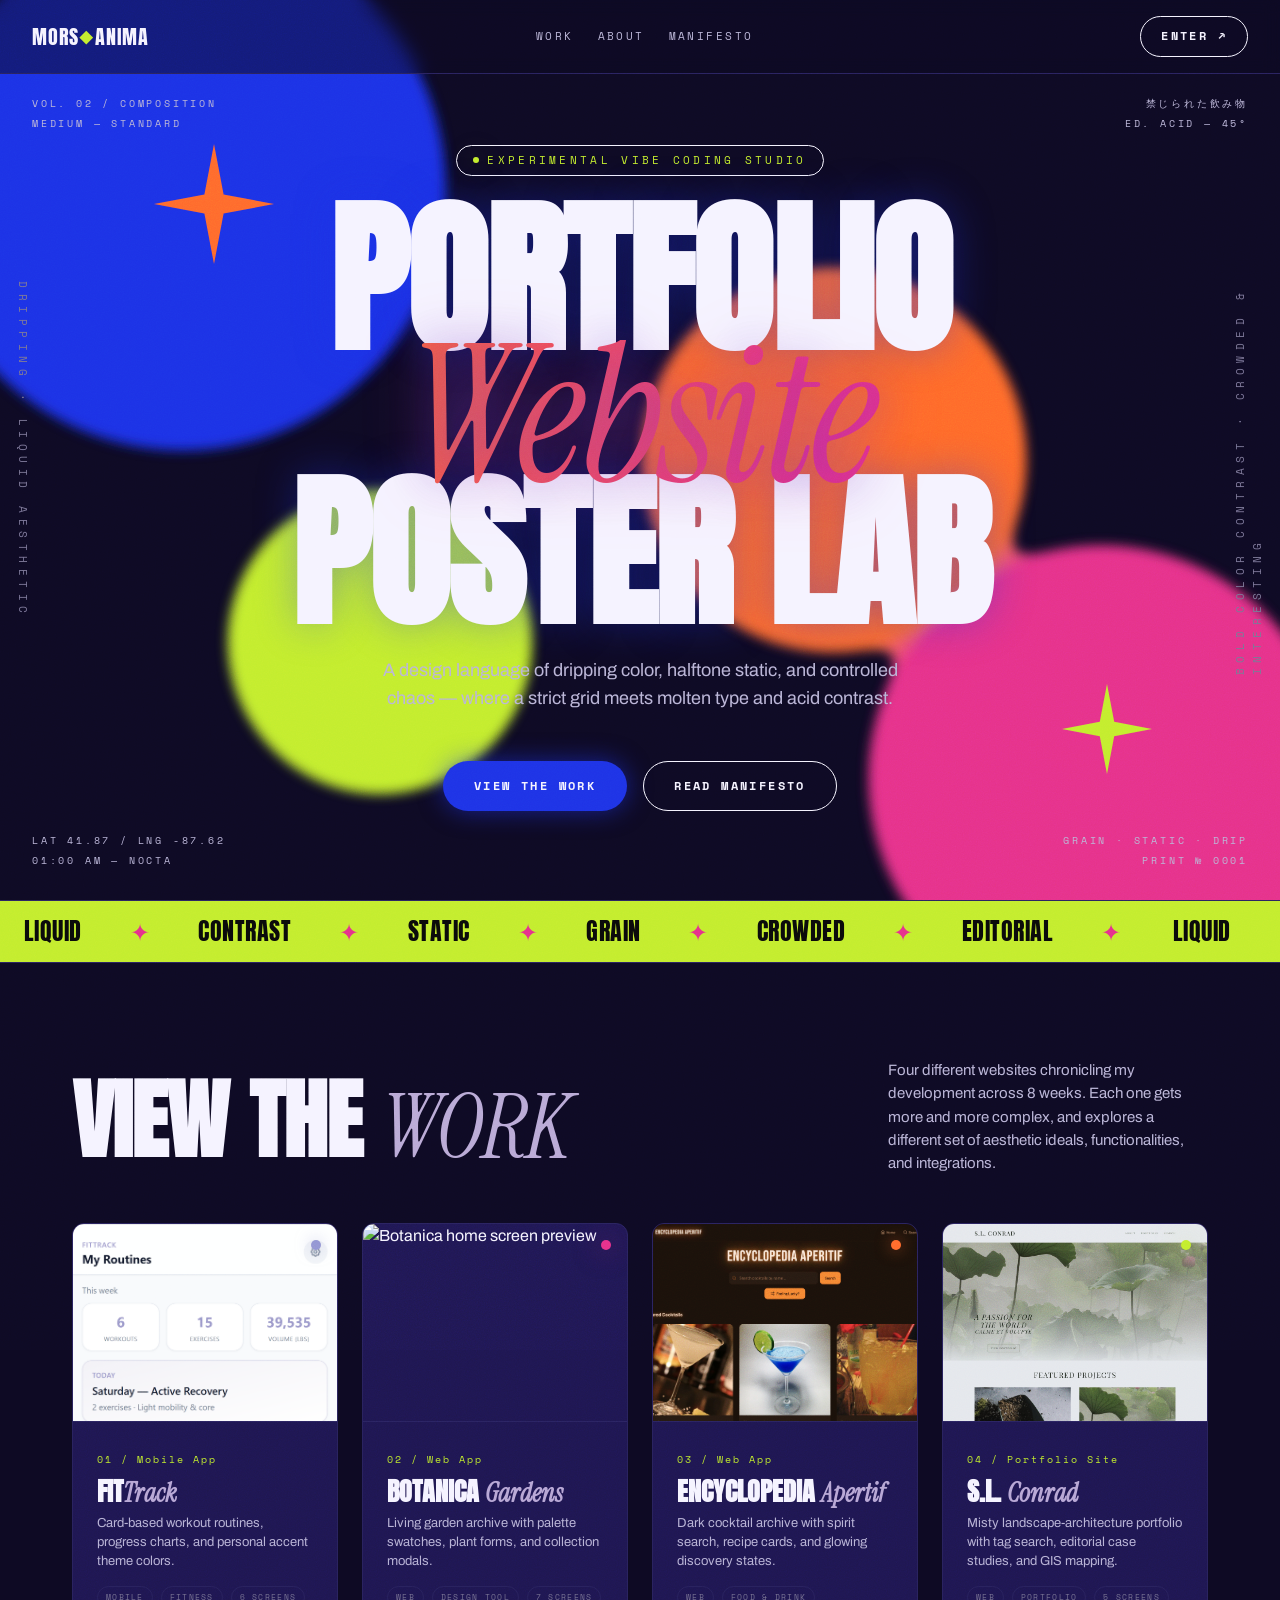
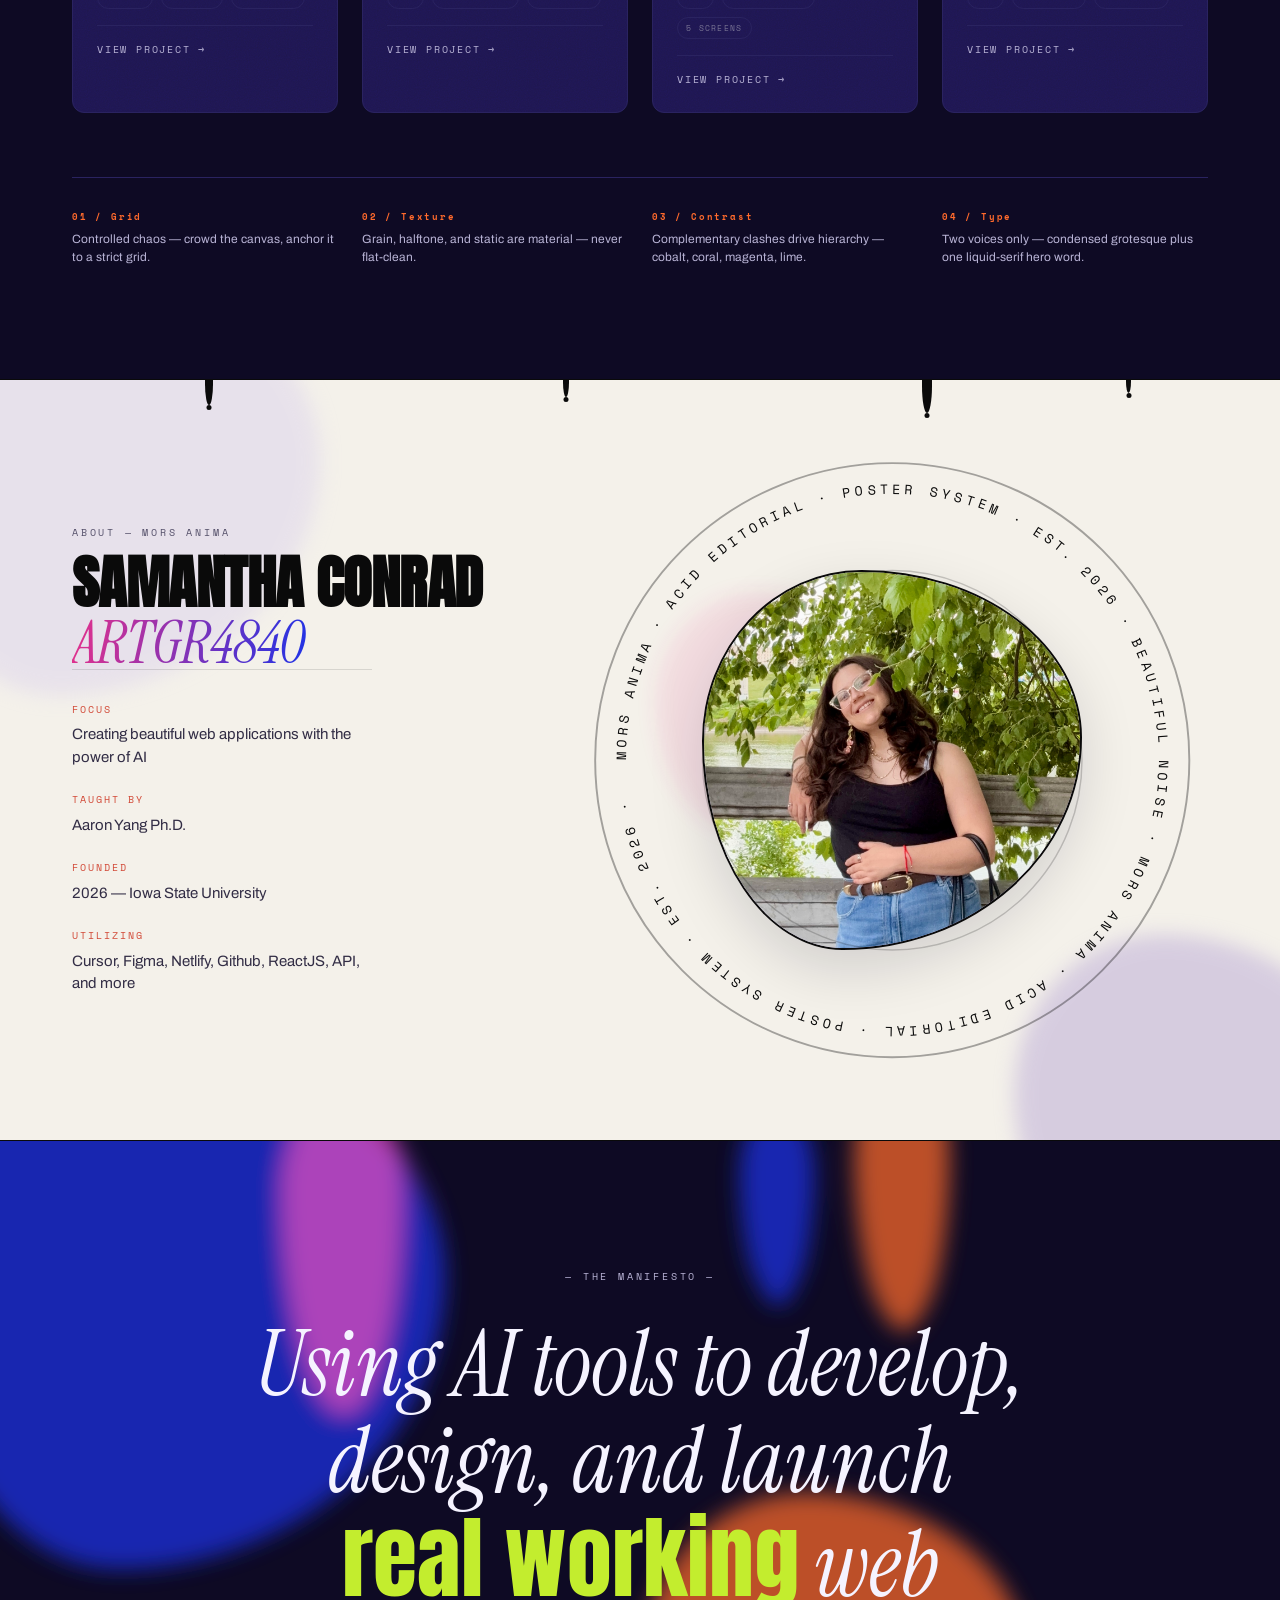
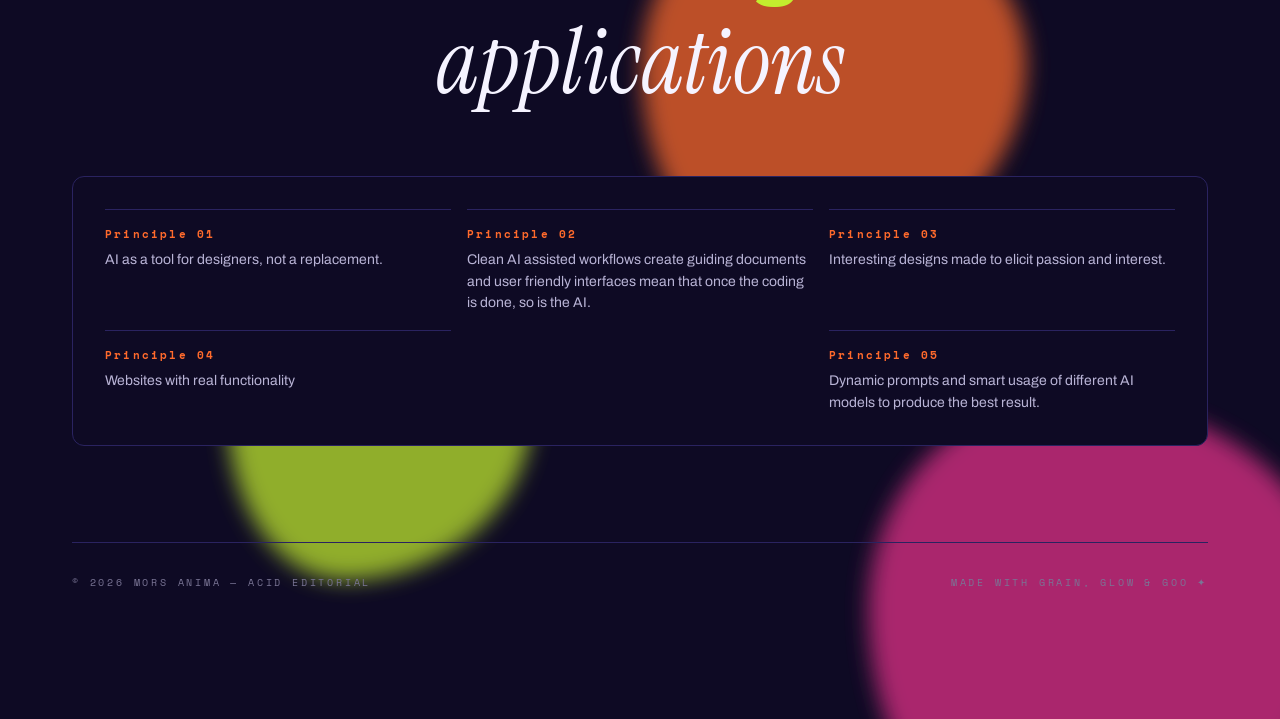
==== index.html @ 8bf696ba "Initial commit" ====
<!DOCTYPE html>
<html lang="en">
<head>
<meta charset="UTF-8" />
<meta name="viewport" content="width=device-width, initial-scale=1.0" />
<title>MORS ANIMA — Acid Editorial Poster System</title>
<link rel="preconnect" href="https://fonts.googleapis.com" />
<link rel="preconnect" href="https://fonts.gstatic.com" crossorigin />
<link href="https://fonts.googleapis.com/css2?family=Anton&family=Archivo:wght@400;500;600;700;900&family=Instrument+Serif:ital@0;1&family=Space+Mono:wght@400;700&display=swap" rel="stylesheet" />
<style>
  /* ============ TOKENS (from design.md) ============ */
  :root {
    --primary: #1E33E6;      /* electric cobalt */
    --secondary: #E6318A;    /* hot magenta */
    --accent: #FF6A2C;       /* liquid coral */
    --highlight: #C3ED2E;    /* acid lime */
    --signal: #D14836;       /* seed vermillion */
    --lavender: #B9A9D6;
    --lavender-soft: #DCD3EC;

    --bg: #0E0A24;           /* deep indigo-black */
    --surface: #171041;
    --card: #1E1650;
    --cream: #F4F1EA;

    --text: #F5F3FF;
    --text-2: #B9B4D6;
    --text-muted: #7A7595;
    --ink: #0A0A0A;

    --border: #2A2360;
    --border-strong: #F5F3FF;

    --sp-1: 4px;  --sp-2: 8px;  --sp-3: 12px; --sp-4: 16px;
    --sp-6: 24px; --sp-8: 32px; --sp-12: 48px; --sp-16: 64px;
    --sp-24: 96px; --sp-32: 128px;

    --r-sm: 4px; --r-md: 8px; --r-lg: 12px; --r-xl: 24px; --r-full: 9999px;

    --glow: 0 0 24px rgba(30,51,230,.55);
    --glow-pink: 0 0 28px rgba(230,49,138,.55);
    --glow-lime: 0 0 26px rgba(195,237,46,.5);

    --ease: cubic-bezier(0.22, 1, 0.36, 1);
    --fast: 120ms; --medium: 240ms; --slow: 480ms;

    --f-display: "Instrument Serif", Georgia, serif;
    --f-cond: "Anton", "Archivo", sans-serif;
    --f-ui: "Archivo", system-ui, sans-serif;
    --f-mono: "Space Mono", ui-monospace, monospace;
  }

  * { margin: 0; padding: 0; box-sizing: border-box; }
  html { scroll-behavior: smooth; }
  body {
    background: var(--bg);
    color: var(--text);
    font-family: var(--f-ui);
    line-height: 1.55;
    overflow-x: hidden;
    -webkit-font-smoothing: antialiased;
  }

  /* ============ GLOBAL GRAIN / STATIC OVERLAY ============ */
  .grain {
    position: fixed; inset: -50%;
    width: 200%; height: 200%;
    pointer-events: none; z-index: 9999;
    opacity: .16; mix-blend-mode: overlay;
    background-image: url("data:image/svg+xml,%3Csvg xmlns='http://www.w3.org/2000/svg' width='200' height='200'%3E%3Cfilter id='n'%3E%3CfeTurbulence type='fractalNoise' baseFrequency='0.85' numOctaves='3' stitchTiles='stitch'/%3E%3C/filter%3E%3Crect width='100%25' height='100%25' filter='url(%23n)'/%3E%3C/svg%3E");
    animation: static 0.6s steps(3) infinite;
  }
  @keyframes static {
    0% { transform: translate(0,0); }
    33% { transform: translate(-3%, 2%); }
    66% { transform: translate(2%, -2%); }
    100% { transform: translate(0,0); }
  }

  /* micro-label */
  .label {
    font-family: var(--f-mono);
    font-size: 10px; letter-spacing: .28em;
    text-transform: uppercase; color: var(--text-2);
  }

  .wrap { max-width: 1200px; margin: 0 auto; padding: 0 var(--sp-8); }

  /* ============ NAV ============ */
  nav {
    position: fixed; top: 0; left: 0; right: 0; z-index: 100;
    display: flex; align-items: center; justify-content: space-between;
    padding: var(--sp-4) var(--sp-8);
    backdrop-filter: blur(8px);
    background: rgba(14,10,36,.55);
    border-bottom: 1px solid var(--border);
  }
  .brand { font-family: var(--f-cond); font-size: 20px; letter-spacing: .04em; text-transform: uppercase; }
  .brand span { color: var(--highlight); }
  .nav-links { display: flex; gap: var(--sp-6); }
  .nav-links a {
    font-family: var(--f-mono); font-size: 11px; letter-spacing: .22em;
    text-transform: uppercase; color: var(--text-2); text-decoration: none;
    transition: color var(--fast) var(--ease);
  }
  .nav-links a:hover { color: var(--highlight); }
  @media (max-width: 720px) { .nav-links { display: none; } }

  /* ============ HERO POSTER ============ */
  .hero {
    position: relative; min-height: 100vh;
    padding: 120px var(--sp-8) var(--sp-16);
    display: grid; place-items: center;
    overflow: hidden;
  }
  /* liquid blobs */
  .blobs { position: absolute; inset: 0; z-index: 0; filter: url(#goo) blur(6px); }
  .blob { position: absolute; border-radius: 50%; mix-blend-mode: screen; }
  .b1 { width: 520px; height: 520px; background: var(--primary); top: -8%; left: -6%; animation: float1 14s var(--ease) infinite; }
  .b2 { width: 460px; height: 460px; background: var(--secondary); bottom: -12%; right: -4%; animation: float2 17s var(--ease) infinite; }
  .b3 { width: 380px; height: 380px; background: var(--accent); top: 30%; right: 20%; animation: float3 12s var(--ease) infinite; }
  .b4 { width: 300px; height: 300px; background: var(--highlight); bottom: 12%; left: 18%; animation: float1 19s var(--ease) infinite reverse; }
  @keyframes float1 { 0%,100%{transform:translate(0,0) scale(1)} 50%{transform:translate(60px,40px) scale(1.12)} }
  @keyframes float2 { 0%,100%{transform:translate(0,0) scale(1)} 50%{transform:translate(-50px,-30px) scale(1.08)} }
  @keyframes float3 { 0%,100%{transform:translate(0,0) scale(1)} 50%{transform:translate(30px,-50px) scale(0.9)} }
  /* liquid morph — molten metaball shape shift */
  @keyframes morph {
    0%,100% { border-radius: 42% 58% 63% 37% / 45% 44% 56% 55%; }
    50%     { border-radius: 60% 40% 38% 62% / 58% 55% 45% 42%; }
  }
  /* drip — vertical stretch/ooze for hanging tendrils */
  @keyframes drip {
    0%,100% { transform: scaleY(1) translateY(0); }
    50%     { transform: scaleY(1.35) translateY(8%); }
  }

  /* starburst */
  .starburst {
    position: absolute; z-index: 1; width: 120px; height: 120px;
    top: 16%; left: 12%;
    animation: spin 24s linear infinite;
  }
  .starburst.two { top: auto; bottom: 14%; right: 10%; left: auto; width: 90px; height: 90px; animation-duration: 30s; }
  @keyframes spin { to { transform: rotate(360deg); } }

  .hero-inner { position: relative; z-index: 3; text-align: center; max-width: 900px; }
  .kicker {
    display: inline-flex; align-items: center; gap: var(--sp-2);
    font-family: var(--f-mono); font-size: 11px; letter-spacing: .3em;
    text-transform: uppercase; color: var(--highlight);
    border: 1px solid var(--border-strong); border-radius: var(--r-full);
    padding: 6px 16px; margin-bottom: var(--sp-8);
  }
  .kicker::before { content: ""; width: 6px; height: 6px; border-radius: 50%; background: var(--highlight); box-shadow: var(--glow-lime); }

  .hero h1 {
    font-family: var(--f-cond);
    font-size: clamp(56px, 13vw, 168px);
    line-height: .86; text-transform: uppercase; letter-spacing: -.01em;
    text-shadow: 0 0 40px rgba(30,51,230,.35);
  }
  .hero h1 .liquid {
    display: block;
    font-family: var(--f-display); font-style: italic; font-weight: 400;
    text-transform: none; letter-spacing: -.02em;
    font-size: clamp(64px, 15vw, 200px); line-height: .8;
    background: linear-gradient(100deg, var(--accent), var(--secondary) 75%);
    -webkit-background-clip: text; background-clip: text; color: transparent;
    margin: -.06em 0;
    filter: drop-shadow(0 4px 30px rgba(230,49,138,.35));
  }
  .hero p.lede {
    max-width: 560px; margin: var(--sp-8) auto var(--sp-12);
    color: var(--text-2); font-size: 18px;
  }
  .cta-row { display: flex; gap: var(--sp-4); justify-content: center; flex-wrap: wrap; }

  .btn {
    font-family: var(--f-mono); font-size: 12px; letter-spacing: .2em;
    text-transform: uppercase; font-weight: 700;
    padding: 15px 30px; border-radius: var(--r-full);
    border: 1px solid transparent; cursor: pointer; text-decoration: none;
    display: inline-flex; align-items: center; gap: 10px;
    transition: transform var(--medium) var(--ease), box-shadow var(--medium) var(--ease), background var(--fast) var(--ease);
  }
  .btn-primary { background: var(--primary); color: var(--text); box-shadow: var(--glow); }
  .btn-primary:hover { transform: scale(1.03); box-shadow: 0 0 42px rgba(30,51,230,.85); }
  .btn-accent { background: var(--accent); color: var(--ink); }
  .btn-accent:hover { transform: scale(1.03); box-shadow: 0 0 36px rgba(255,106,44,.7); }
  .btn-ghost { border-color: var(--border-strong); color: var(--text); }
  .btn-ghost:hover { border-color: var(--highlight); color: var(--highlight); box-shadow: var(--glow-lime); }

  /* margin-pinned micro labels */
  .corner { position: absolute; z-index: 4; }
  .corner.tl { top: 96px; left: var(--sp-8); }
  .corner.tr { top: 96px; right: var(--sp-8); text-align: right; }
  .corner.bl { bottom: var(--sp-8); left: var(--sp-8); }
  .corner.br { bottom: var(--sp-8); right: var(--sp-8); text-align: right; }
  .corner .label + .label { margin-top: 4px; }
  @media (max-width: 720px) { .corner { display: none; } }

  /* vertical running text */
  .vtext {
    position: absolute; z-index: 4; top: 50%;
    writing-mode: vertical-rl; transform: translateY(-50%);
    font-family: var(--f-mono); font-size: 11px; letter-spacing: .5em;
    text-transform: uppercase; color: var(--text-muted);
  }
  .vtext.left { left: 14px; }
  .vtext.right { right: 14px; transform: translateY(-50%) rotate(180deg); }
  @media (max-width: 900px) { .vtext { display: none; } }

  /* ============ MARQUEE ============ */
  .marquee {
    border-top: 1px solid var(--border); border-bottom: 1px solid var(--border);
    background: var(--highlight); color: var(--ink);
    overflow: hidden; white-space: nowrap; padding: 12px 0;
  }
  .marquee-track { display: inline-block; animation: scroll 22s linear infinite; }
  .marquee-track span {
    font-family: var(--f-cond); font-size: 24px; text-transform: uppercase;
    letter-spacing: .02em; padding: 0 24px;
  }
  .marquee-track span::after { content: "✦"; margin-left: 48px; color: var(--secondary); }
  @keyframes scroll { to { transform: translateX(-50%); } }

  /* ============ SECTION HEADINGS ============ */
  section { position: relative; padding: var(--sp-32) 0; }
  .eyebrow { color: var(--accent); }
  .sec-head { display: flex; align-items: flex-end; justify-content: space-between; gap: var(--sp-8); margin-bottom: var(--sp-16); flex-wrap: wrap; }
  .sec-head h2 {
    font-family: var(--f-cond); font-size: clamp(40px, 7vw, 88px);
    line-height: 1.05; text-transform: uppercase; letter-spacing: -.01em; max-width: 12ch;
  }
  .sec-head h2 em { font-family: var(--f-display); font-weight: 400; color: var(--lavender); }
  .sec-head .aside { max-width: 320px; color: var(--text-2); font-size: 15px; }

  /* ============ WORK / PRODUCT CARDS ============ */
  #work {
    padding-top: var(--sp-24);
    padding-bottom: var(--sp-24);
  }
  #work .sec-head {
    margin-bottom: var(--sp-12);
  }
  #work .sec-head h2 { max-width: 14ch; line-height: 1.08; }
  #work .sec-head .aside { line-height: 1.55; }

  .work-grid {
    display: grid; grid-template-columns: repeat(4, 1fr); gap: var(--sp-6);
  }
  @media (max-width: 1100px) { .work-grid { grid-template-columns: repeat(2, 1fr); } }
  @media (max-width: 560px) { .work-grid { grid-template-columns: 1fr; } }

  .work-card {
    position: relative; display: block; text-decoration: none; color: inherit;
    background: var(--card); border: 1px solid var(--border);
    border-radius: var(--r-lg); overflow: hidden;
    transition: transform var(--medium) var(--ease), box-shadow var(--medium) var(--ease), border-color var(--fast);
  }
  .work-card::after {
    content: ""; position: absolute; inset: 0; opacity: .45; pointer-events: none; z-index: 2;
    background-image: url("data:image/svg+xml,%3Csvg xmlns='http://www.w3.org/2000/svg' width='120' height='120'%3E%3Cfilter id='n2'%3E%3CfeTurbulence type='fractalNoise' baseFrequency='0.9' numOctaves='2'/%3E%3C/filter%3E%3Crect width='100%25' height='100%25' filter='url(%23n2)' opacity='0.5'/%3E%3C/svg%3E");
    mix-blend-mode: overlay;
  }
  .work-card:hover { transform: translateY(-6px); box-shadow: var(--glow); border-color: var(--primary); }
  .work-card:hover .work-arrow { color: var(--highlight); transform: translateX(4px); }

  .work-thumb {
    position: relative; aspect-ratio: 4/3; overflow: hidden;
    border-bottom: 1px solid var(--border);
  }
  .work-thumb img { width: 100%; height: 100%; object-fit: cover; object-position: top; display: block; }
  .work-thumb .dot {
    position: absolute; top: var(--sp-4); right: var(--sp-4); z-index: 3;
    width: 10px; height: 10px; border-radius: 50%;
  }

  .work-body { padding: var(--sp-6); position: relative; z-index: 3; }
  .work-num { font-family: var(--f-mono); font-size: 10px; letter-spacing: .2em; color: var(--highlight); }
  .work-card h3 {
    font-family: var(--f-cond); font-size: 26px; text-transform: uppercase;
    margin: var(--sp-2) 0 var(--sp-2); line-height: .95;
  }
  .work-card h3 em {
    font-family: var(--f-display); font-style: italic; text-transform: none; color: var(--lavender);
  }
  .work-card p { color: var(--text-2); font-size: 13px; line-height: 1.45; }
  .work-meta {
    display: flex; flex-wrap: wrap; gap: var(--sp-2); margin-top: var(--sp-4);
  }
  .work-meta span {
    font-family: var(--f-mono); font-size: 8px; letter-spacing: .16em;
    text-transform: uppercase; padding: 4px 8px;
    border: 1px solid var(--border); border-radius: var(--r-full); color: var(--text-muted);
  }
  .work-foot {
    display: flex; align-items: center; justify-content: space-between;
    margin-top: var(--sp-4); padding-top: var(--sp-4); border-top: 1px solid var(--border);
  }
  .work-arrow {
    font-family: var(--f-mono); font-size: 10px; letter-spacing: .18em;
    text-transform: uppercase; color: var(--text-2);
    transition: color var(--fast) var(--ease), transform var(--medium) var(--ease);
  }

  .work-card--soon {
    cursor: default; opacity: .55; border-style: dashed;
  }
  .work-card--soon:hover { transform: none; box-shadow: none; border-color: var(--border); }
  .work-card--soon .work-thumb {
    display: grid; place-items: center;
    background: linear-gradient(135deg, var(--surface), var(--card));
  }
  .work-card--soon .work-thumb-placeholder {
    font-family: var(--f-display); font-style: italic; font-size: 48px; color: var(--text-muted);
  }

  .work-principles {
    display: grid; grid-template-columns: repeat(4, 1fr); gap: var(--sp-6);
    margin-top: var(--sp-16); padding-top: var(--sp-8);
    padding-bottom: var(--sp-2);
    border-top: 1px solid var(--border);
  }
  @media (max-width: 900px) { .work-principles { grid-template-columns: repeat(2, 1fr); } }
  @media (max-width: 560px) { .work-principles { grid-template-columns: 1fr; } }
  .work-principles li {
    list-style: none; font-size: 12px; color: var(--text-2); line-height: 1.55;
    padding-bottom: var(--sp-2);
  }
  .work-principles li b {
    display: block; font-family: var(--f-mono); font-size: 9px;
    letter-spacing: .2em; color: var(--accent); margin-bottom: 6px;
  }

  /* ============ ABOUT (CREAM) SECTION ============ */
  #about {
    padding-top: var(--sp-16);
    padding-bottom: var(--sp-16);
    overflow: hidden;
  }
  .cream {
    background: var(--cream); color: var(--ink);
    border-top: 1px solid var(--ink); border-bottom: 1px solid var(--ink);
  }
  #about .wrap { position: relative; z-index: 2; }

  /* dreamy Poster-4 lavender liquid — quiet cream breathing room */
  .about-blobs {
    position: absolute; inset: 0; z-index: 0; pointer-events: none;
    filter: url(#goo) blur(10px); opacity: .5;
  }
  .about-blobs .about-blob {
    position: absolute; mix-blend-mode: multiply;
    border-radius: 42% 58% 63% 37% / 45% 44% 56% 55%;
    animation: float1 22s var(--ease) infinite, morph 13s var(--ease) infinite;
  }
  .about-blobs .ab1 { width: 420px; height: 420px; background: var(--lavender-soft); top: -14%; left: -8%; }
  .about-blobs .ab2 { width: 340px; height: 340px; background: var(--lavender);      bottom: -18%; right: -6%; animation: float2 26s var(--ease) infinite, morph 15s var(--ease) infinite; }
  .about-blobs .ab3 { width: 240px; height: 240px; background: var(--secondary); opacity: .22; top: 28%; right: 30%; animation: float3 18s var(--ease) infinite, morph 11s var(--ease) infinite; }

  /* ink drips oozing down off the top hairline */
  .about-drips {
    position: absolute; top: 0; left: 0; right: 0; z-index: 1;
    height: 40px; pointer-events: none;
  }
  .about-drips .ink-drip {
    position: absolute; top: -1px; background: var(--ink);
    border-radius: 0 0 50% 50% / 0 0 80% 80%;
    transform-origin: top center;
    animation: drip 6s var(--ease) infinite;
  }
  .about-drips .ink-drip::after {
    content: ""; position: absolute; left: 50%; top: 100%;
    width: 5px; height: 5px; border-radius: 50%;
    background: var(--ink); transform: translateX(-50%);
  }
  .about-drips .id1 { left: 16%; width: 8px;  height: 26px; animation-duration: 6.5s; }
  .about-drips .id2 { left: 44%; width: 6px;  height: 18px; animation-duration: 5.2s; animation-delay: -2s; }
  .about-drips .id3 { left: 72%; width: 10px; height: 34px; animation-duration: 7.5s; animation-delay: -3.5s; }
  .about-drips .id4 { left: 88%; width: 5px;  height: 14px; animation-duration: 5.8s; animation-delay: -1s; }
  .about-split {
    display: grid; grid-template-columns: minmax(260px, 0.82fr) minmax(480px, 1.18fr);
    gap: var(--sp-16); align-items: center;
  }
  @media (max-width: 900px) {
    .about-split { grid-template-columns: 1fr; gap: var(--sp-8); }
    .about-portrait { margin: var(--sp-4) auto 0; max-width: min(560px, 100%); }
    .about-copy { max-width: none; }
    .about-copy h2 { max-width: none; }
  }

  .about-copy {
    max-width: 36ch; padding-right: var(--sp-6);
    align-self: center;
  }
  .about-copy .label {
    font-size: 10px; letter-spacing: .28em; color: #55506a;
  }
  .about-copy h2 {
    font-family: var(--f-cond); text-transform: uppercase;
    font-size: clamp(38px, 4.5vw, 68px);
    line-height: .9; letter-spacing: -.01em;
    margin-top: var(--sp-4);
  }
  .about-copy h2 .h2-line { display: block; }
  @media (min-width: 901px) {
    .about-copy h2 .h2-line { white-space: nowrap; }
  }
  .about-copy h2 .h2-line + .h2-line { margin-top: .06em; }
  .about-copy h2 em {
    font-family: var(--f-display); font-weight: 400; font-style: italic; text-transform: none;
    background: linear-gradient(100deg, var(--secondary), var(--primary));
    -webkit-background-clip: text; background-clip: text; color: transparent;
  }
  .about-copy .about-details {
    grid-template-columns: 1fr;
    margin-top: var(--sp-10); padding-top: var(--sp-8);
    gap: var(--sp-6);
    border-top: 1px solid rgba(10, 10, 10, .12);
  }
  .about-copy .about-details dt {
    font-size: 10px; letter-spacing: .2em; color: var(--signal); margin-bottom: 6px;
  }
  .about-copy .about-details dd {
    font-size: 15px; color: #322d45; line-height: 1.5;
  }

  .about-details {
    display: grid; grid-template-columns: repeat(2, 1fr);
  }
  @media (max-width: 560px) { .about-details { grid-template-columns: 1fr; } }
  .about-details dt {
    font-family: var(--f-mono); letter-spacing: .22em; text-transform: uppercase;
  }

  .about-portrait {
    position: relative; width: 100%; max-width: 640px; aspect-ratio: 1;
    margin-left: auto; justify-self: end;
  }
  .about-photo {
    position: absolute; inset: 0; z-index: 1;
    display: grid; place-items: center;
  }
  .about-photo-inner {
    width: 60%; aspect-ratio: 1; overflow: hidden;
    border-radius: 42% 58% 63% 37% / 45% 44% 56% 55%;
    border: 2px solid var(--ink);
    box-shadow: 0 20px 56px rgba(10,10,36,.14);
    background: linear-gradient(135deg, #DCD3EC, #B9A9D6);
    animation: morph 16s var(--ease) infinite;
  }
  .about-photo-inner img {
    width: 100%; height: 100%; object-fit: cover; display: block;
  }
  .about-ring {
    position: absolute; inset: 0; z-index: 2; width: 100%; height: 100%;
    animation: spin 28s linear infinite; pointer-events: none;
  }
  .about-ring text {
    font-family: "Space Mono", ui-monospace, monospace;
    font-size: 14px; letter-spacing: .32em; fill: var(--ink);
    text-transform: uppercase;
  }

  /* ============ MANIFESTO ============ */
  #manifesto {
    position: relative; overflow: hidden;
    padding: var(--sp-32) 0;
  }
  #manifesto .blobs { opacity: .72; filter: url(#goo) blur(11px); }
  /* molten metaballs — layer float + morph so they ooze instead of just drifting */
  #manifesto .blob {
    border-radius: 42% 58% 63% 37% / 45% 44% 56% 55%;
    animation-name: float1, morph;
    animation-duration: 16s, 9s;
    animation-timing-function: var(--ease), var(--ease);
    animation-iteration-count: infinite, infinite;
  }
  #manifesto .b2 { animation-name: float2, morph; animation-duration: 19s, 11s; }
  #manifesto .b3 { animation-name: float3, morph; animation-duration: 14s, 8s; }
  #manifesto .b4 { animation-name: float1, morph; animation-duration: 21s, 12s; animation-direction: reverse, normal; }
  /* dripping tendrils that ooze down through the field */
  #manifesto .drip {
    position: absolute; z-index: 0; mix-blend-mode: screen;
    border-radius: 50% 50% 48% 52% / 30% 30% 70% 70%;
    transform-origin: top center;
    animation: drip 7s var(--ease) infinite;
  }
  #manifesto .drip.d1 { width: 120px; height: 320px; background: var(--secondary); top: -4%; left: 22%; animation-duration: 8s; }
  #manifesto .drip.d2 { width: 90px;  height: 260px; background: var(--accent);    top: -6%; right: 26%; animation-duration: 6.5s; animation-delay: -2s; }
  #manifesto .drip.d3 { width: 70px;  height: 200px; background: var(--primary);   top: -3%; left: 58%; animation-duration: 9s; animation-delay: -4s; }
  #manifesto .wrap { position: relative; z-index: 2; }
  .manifesto { text-align: center; }
  .manifesto .big {
    font-family: var(--f-display); font-style: italic; font-weight: 400;
    font-size: clamp(36px, 7vw, 92px); line-height: 1.08;
    max-width: min(900px, 92vw); margin: 0 auto;
  }
  .manifesto .big b { font-family: var(--f-cond); font-weight: 400; font-style: normal; color: var(--highlight); white-space: nowrap; }
  .principles {
    display: grid; grid-template-columns: repeat(3, 1fr); gap: var(--sp-4);
    margin-top: var(--sp-16); text-align: left;
    padding: var(--sp-8);
    border-radius: var(--r-lg);
    border: 1px solid var(--border);
    background: var(--bg);
  }
  .principles li:nth-child(4) { grid-column: 1; grid-row: 2; }
  .principles li:nth-child(5) { grid-column: 3; grid-row: 2; }
  @media (max-width: 720px){
    .principles { grid-template-columns: 1fr; }
    .principles li:nth-child(4),
    .principles li:nth-child(5) { grid-column: auto; grid-row: auto; }
  }
  .principles li {
    list-style: none; border-top: 1px solid var(--border); padding-top: var(--sp-4);
    font-size: 14px; color: var(--text-2);
  }
  .principles li b { display: block; font-family: var(--f-mono); font-size: 11px; letter-spacing: .2em; color: var(--accent); margin-bottom: 6px; }

  .site-footer {
    position: relative; z-index: 2;
    display: flex; justify-content: space-between; flex-wrap: wrap; gap: var(--sp-4);
    margin-top: var(--sp-24); padding-top: var(--sp-8);
    border-top: 1px solid var(--border); text-align: left;
  }
  .site-footer .label { color: var(--text-muted); }

  /* reduced motion */
  @media (prefers-reduced-motion: reduce) {
    *, *::before, *::after { animation: none !important; scroll-behavior: auto; }
  }
</style>
</head>
<body>
  <div class="grain" aria-hidden="true"></div>

  <!-- SVG filters + reusable defs -->
  <svg width="0" height="0" style="position:absolute" aria-hidden="true">
    <defs>
      <filter id="goo">
        <feGaussianBlur in="SourceGraphic" stdDeviation="18" result="blur" />
        <feColorMatrix in="blur" mode="matrix" values="1 0 0 0 0  0 1 0 0 0  0 0 1 0 0  0 0 0 22 -9" result="goo" />
        <feBlend in="SourceGraphic" in2="goo" />
      </filter>
    </defs>
  </svg>

  <nav>
    <div class="brand">MORS<span>◆</span>ANIMA</div>
    <div class="nav-links">
      <a href="#work">Work</a>
      <a href="#about">About</a>
      <a href="#manifesto">Manifesto</a>
    </div>
    <a href="#manifesto" class="btn btn-ghost" style="padding:10px 20px;">Enter ↗</a>
  </nav>

  <!-- ============ HERO ============ -->
  <header class="hero">
    <div class="blobs" aria-hidden="true">
      <div class="blob b1"></div>
      <div class="blob b2"></div>
      <div class="blob b3"></div>
      <div class="blob b4"></div>
    </div>

    <svg class="starburst" viewBox="0 0 100 100" aria-hidden="true">
      <g fill="var(--accent)"><path d="M50 0 L58 42 L100 50 L58 58 L50 100 L42 58 L0 50 L42 42 Z"/></g>
    </svg>
    <svg class="starburst two" viewBox="0 0 100 100" aria-hidden="true">
      <g fill="var(--highlight)"><path d="M50 0 L58 42 L100 50 L58 58 L50 100 L42 58 L0 50 L42 42 Z"/></g>
    </svg>

    <!-- margin micro-labels -->
    <div class="corner tl">
      <div class="label">Vol. 02 / Composition</div>
      <div class="label">Medium — Standard</div>
    </div>
    <div class="corner tr">
      <div class="label">禁じられた飲み物</div>
      <div class="label">Ed. Acid — 45°</div>
    </div>
    <div class="corner bl">
      <div class="label">Lat 41.87 / Lng -87.62</div>
      <div class="label">01:00 AM — Nocta</div>
    </div>
    <div class="corner br">
      <div class="label">Grain · Static · Drip</div>
      <div class="label">Print № 0001</div>
    </div>

    <div class="vtext left">Dripping · Liquid Aesthetic</div>
    <div class="vtext right">Bold Color Contrast · Crowded &amp; Interesting</div>

    <div class="hero-inner">
      <span class="kicker">Experimental Vibe Coding Studio</span>
      <h1>
        Portfolio
        <span class="liquid">Website</span>
        Poster Lab
      </h1>
      <p class="lede">
        A design language of dripping color, halftone static, and controlled chaos —
        where a strict grid meets molten type and acid contrast.
      </p>
      <div class="cta-row">
        <a href="#work" class="btn btn-primary">View the work</a>
        <a href="#manifesto" class="btn btn-ghost">Read manifesto</a>
      </div>
    </div>
  </header>

  <!-- ============ MARQUEE ============ -->
  <div class="marquee" aria-hidden="true">
    <div class="marquee-track">
      <span>Liquid</span><span>Contrast</span><span>Static</span><span>Grain</span><span>Crowded</span><span>Editorial</span>
      <span>Liquid</span><span>Contrast</span><span>Static</span><span>Grain</span><span>Crowded</span><span>Editorial</span>
    </div>
  </div>

  <!-- ============ VIEW THE WORK ============ -->
  <section id="work" class="wrap">
    <div class="sec-head">
      <h2>View the <em>work</em></h2>
      <p class="aside">Four different websites chronicling my development across 8 weeks. Each one gets more and more complex, and explores a different set of aesthetic ideals, functionalities, and integrations.</p>
    </div>
    <div class="work-grid">
      <a class="work-card" href="product-fittrack.html">
        <div class="work-thumb">
          <span class="dot" style="background:#9395D3;box-shadow:0 0 16px rgba(147,149,211,.6)"></span>
          <img src="Assets/FitTrack/FitTrack_Home.png" alt="FitTrack home screen preview" />
        </div>
        <div class="work-body">
          <span class="work-num">01 / Mobile App</span>
          <h3>Fit<em>Track</em></h3>
          <p>Card-based workout routines, progress charts, and personal accent theme colors.</p>
          <div class="work-meta">
            <span>Mobile</span><span>Fitness</span><span>6 Screens</span>
          </div>
          <div class="work-foot">
            <span class="work-arrow">View project →</span>
          </div>
        </div>
      </a>

      <a class="work-card" href="product-botanica.html">
        <div class="work-thumb">
          <span class="dot" style="background:var(--secondary);box-shadow:var(--glow-pink)"></span>
          <img src="Assets/Garden%20Design%20Workspace/Garden_Home.png" alt="Botanica home screen preview" />
        </div>
        <div class="work-body">
          <span class="work-num">02 / Web App</span>
          <h3>Botanica <em>Gardens</em></h3>
          <p>Living garden archive with palette swatches, plant forms, and collection modals.</p>
          <div class="work-meta">
            <span>Web</span><span>Design Tool</span><span>7 Screens</span>
          </div>
          <div class="work-foot">
            <span class="work-arrow">View project →</span>
          </div>
        </div>
      </a>

      <a class="work-card" href="product-apertif.html">
        <div class="work-thumb">
          <span class="dot" style="background:var(--accent);box-shadow:0 0 16px rgba(255,106,44,.6)"></span>
          <img src="Assets/Encyclopedia%20Apertif/Apertif_Home.png" alt="Encyclopedia Apertif home screen preview" />
        </div>
        <div class="work-body">
          <span class="work-num">03 / Web App</span>
          <h3>Encyclopedia <em>Apertif</em></h3>
          <p>Dark cocktail archive with spirit search, recipe cards, and glowing discovery states.</p>
          <div class="work-meta">
            <span>Web</span><span>Food &amp; Drink</span><span>5 Screens</span>
          </div>
          <div class="work-foot">
            <span class="work-arrow">View project →</span>
          </div>
        </div>
      </a>

      <a class="work-card" href="product-conrad.html">
        <div class="work-thumb">
          <span class="dot" style="background:var(--highlight);box-shadow:var(--glow-lime)"></span>
          <img src="Assets/SL%20Conrad/Conrad_Home.jpeg" alt="S.L. Conrad landscape portfolio home screen preview" />
        </div>
        <div class="work-body">
          <span class="work-num">04 / Portfolio Site</span>
          <h3>S.L. <em>Conrad</em></h3>
          <p>Misty landscape-architecture portfolio with tag search, editorial case studies, and GIS mapping.</p>
          <div class="work-meta">
            <span>Web</span><span>Portfolio</span><span>5 Screens</span>
          </div>
          <div class="work-foot">
            <span class="work-arrow">View project →</span>
          </div>
        </div>
      </a>
    </div>

    <ul class="work-principles">
      <li><b>01 / Grid</b>Controlled chaos — crowd the canvas, anchor it to a strict grid.</li>
      <li><b>02 / Texture</b>Grain, halftone, and static are material — never flat-clean.</li>
      <li><b>03 / Contrast</b>Complementary clashes drive hierarchy — cobalt, coral, magenta, lime.</li>
      <li><b>04 / Type</b>Two voices only — condensed grotesque plus one liquid-serif hero word.</li>
    </ul>
  </section>

  <!-- ============ ABOUT ============ -->
  <section id="about" class="cream">
    <div class="about-blobs" aria-hidden="true">
      <div class="about-blob ab1"></div>
      <div class="about-blob ab2"></div>
      <div class="about-blob ab3"></div>
    </div>
    <div class="about-drips" aria-hidden="true">
      <span class="ink-drip id1"></span>
      <span class="ink-drip id2"></span>
      <span class="ink-drip id3"></span>
      <span class="ink-drip id4"></span>
    </div>
    <div class="wrap about-split">
      <div class="about-copy">
        <div class="label">About — Mors Anima</div>
        <h2>
          <span class="h2-line">Samantha Conrad</span>
          <span class="h2-line"><em>ARTGR4840</em></span>
        </h2>
        <dl class="about-details">
          <div>
            <dt>Focus</dt>
            <dd>Creating beautiful web applications with the power of AI</dd>
          </div>
          <div>
            <dt>Taught by</dt>
            <dd>Aaron Yang Ph.D.</dd>
          </div>
          <div>
            <dt>Founded</dt>
            <dd>2026 — Iowa State University</dd>
          </div>
          <div>
            <dt>Utilizing</dt>
            <dd>Cursor, Figma, Netlify, Github, ReactJS, API, and more</dd>
          </div>
        </dl>
      </div>

      <div class="about-portrait">
        <div class="about-photo">
          <div class="about-photo-inner">
            <img src="Assets/About/portrait.jpg" alt="Portrait of Samantha Conrad" width="600" height="600" />
          </div>
        </div>
        <svg class="about-ring" viewBox="0 0 660 660" aria-hidden="true">
          <defs>
            <path id="aboutRingPath" d="M330,330 m-278,0 a278,278 0 1,1 556,0 a278,278 0 1,1 -556,0" />
          </defs>
          <circle cx="330" cy="330" r="310" fill="none" stroke="#0A0A0A" stroke-width="2" opacity=".35"/>
          <circle cx="330" cy="330" r="198" fill="none" stroke="#0A0A0A" stroke-width="1.5" opacity=".2"/>
          <text font-size="14" letter-spacing="4">
            <textPath href="#aboutRingPath" startOffset="0">
              MORS ANIMA · ACID EDITORIAL · POSTER SYSTEM · EST. 2026 · BEAUTIFUL NOISE · MORS ANIMA · ACID EDITORIAL · POSTER SYSTEM · EST. 2026 ·
            </textPath>
          </text>
        </svg>
      </div>
    </div>
  </section>

  <!-- ============ MANIFESTO ============ -->
  <section id="manifesto" class="manifesto">
    <div class="blobs" aria-hidden="true">
      <div class="blob b1"></div>
      <div class="blob b2"></div>
      <div class="blob b3"></div>
      <div class="blob b4"></div>
      <div class="drip d1"></div>
      <div class="drip d2"></div>
      <div class="drip d3"></div>
    </div>
    <div class="wrap">
      <div class="label" style="margin-bottom:var(--sp-8)">— The Manifesto —</div>
      <p class="big">Using AI tools to develop, design, and launch <b>real working</b> web applications</p>
      <ul class="principles">
        <li><b>Principle 01</b>AI as a tool for designers, not a replacement.</li>
        <li><b>Principle 02</b>Clean AI assisted workflows create guiding documents and user friendly interfaces mean that once the coding is done, so is the AI.</li>
        <li><b>Principle 03</b>Interesting designs made to elicit passion and interest.</li>
        <li><b>Principle 04</b>Websites with real functionality</li>
        <li><b>Principle 05</b>Dynamic prompts and smart usage of different AI models to produce the best result.</li>
      </ul>
      <div class="site-footer">
        <span class="label">© 2026 Mors Anima — Acid Editorial</span>
        <span class="label">Made with grain, glow &amp; goo ✦</span>
      </div>
    </div>
  </section>
</body>
</html>
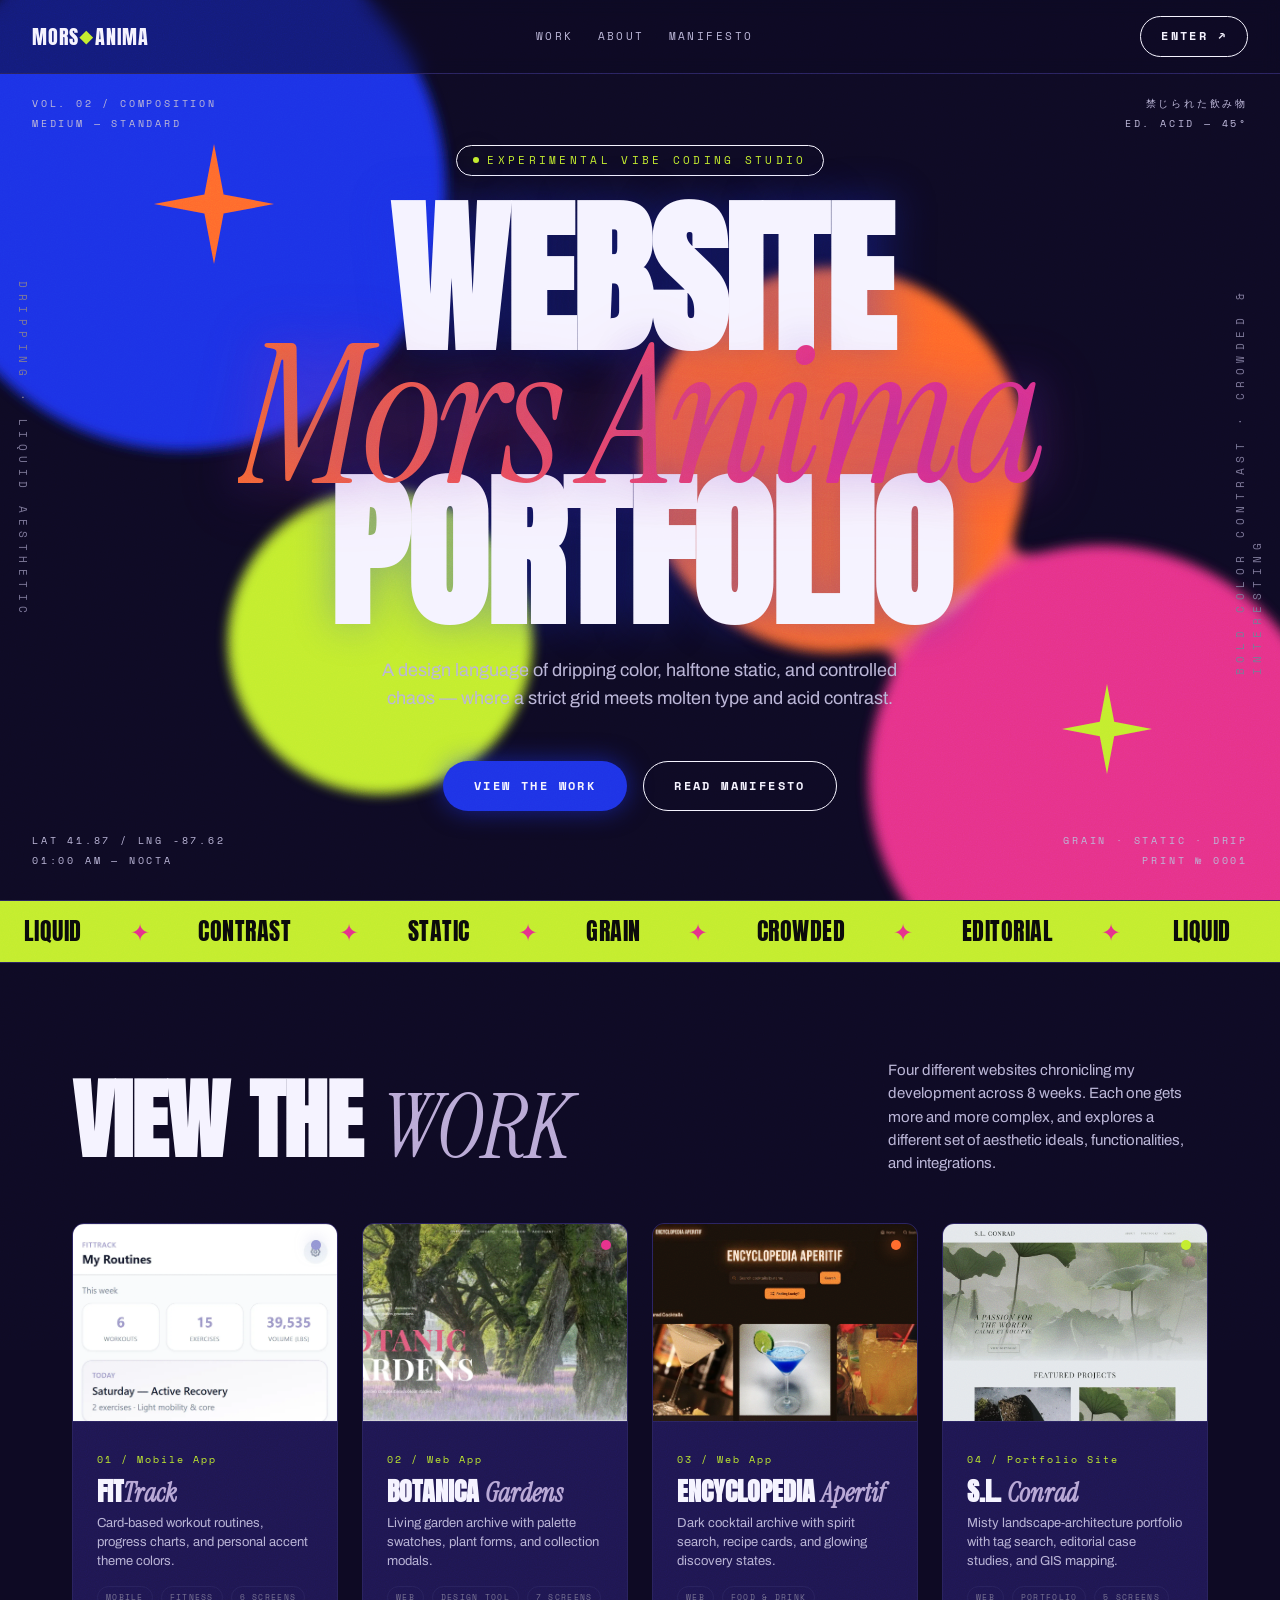
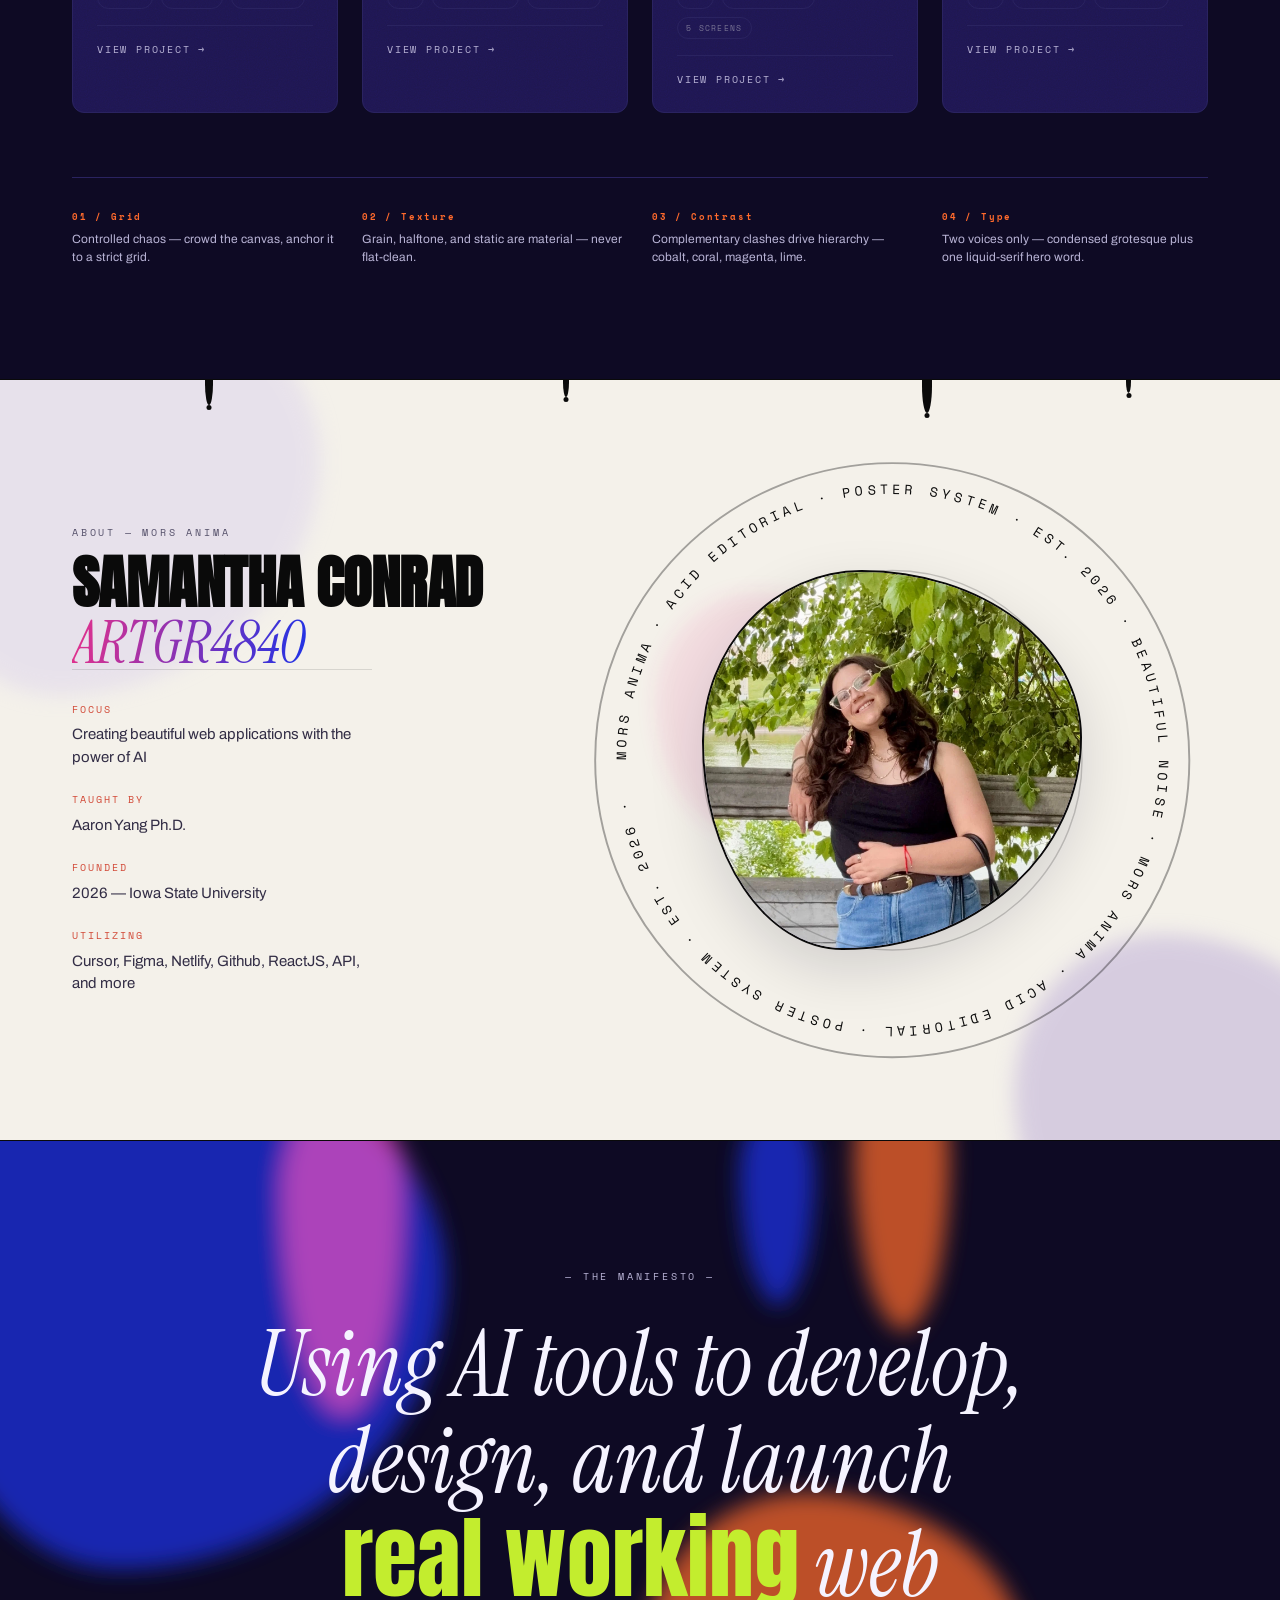
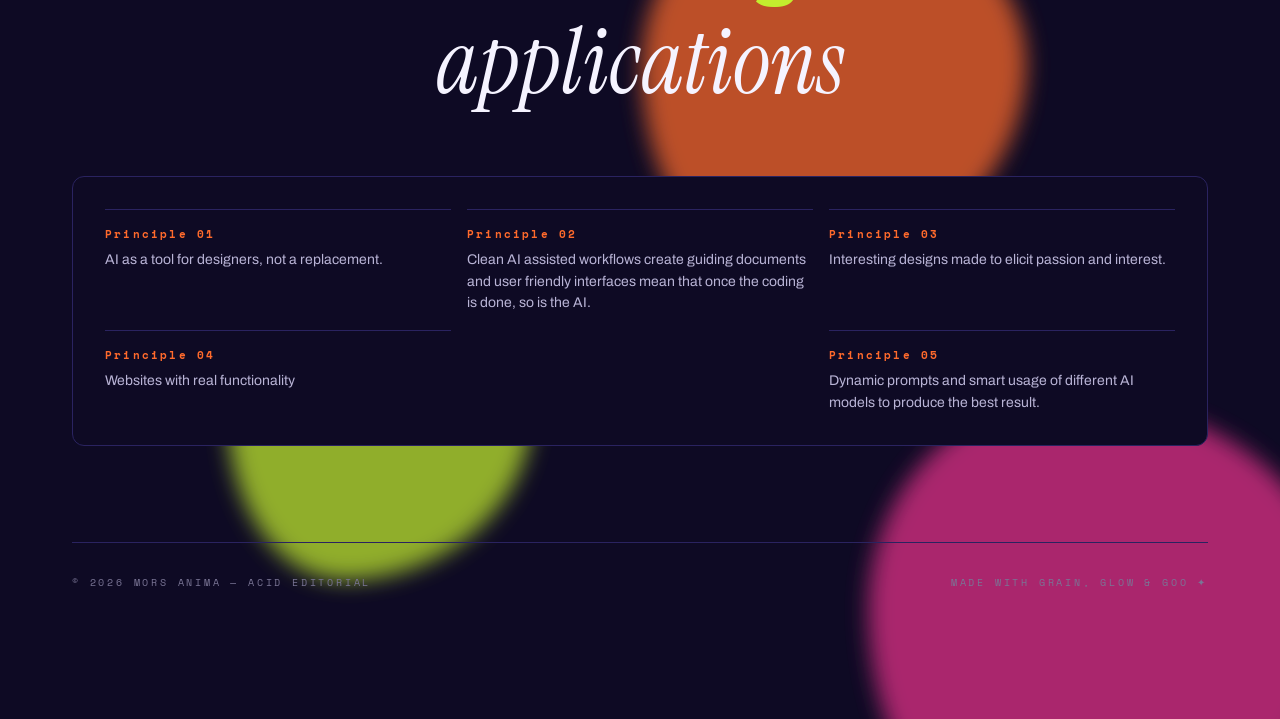
==== commit aad3ad2d: "7/8/26 Update for product pages" ====
--- a/index.html
+++ b/index.html
@@ -597,9 +597,9 @@
     <div class="hero-inner">
       <span class="kicker">Experimental Vibe Coding Studio</span>
       <h1>
+        Website
+        <span class="liquid">Mors Anima</span>
         Portfolio
-        <span class="liquid">Website</span>
-        Poster Lab
       </h1>
       <p class="lede">
         A design language of dripping color, halftone static, and controlled chaos —
@@ -630,7 +630,7 @@
       <a class="work-card" href="product-fittrack.html">
         <div class="work-thumb">
           <span class="dot" style="background:#9395D3;box-shadow:0 0 16px rgba(147,149,211,.6)"></span>
-          <img src="Assets/FitTrack/FitTrack_Home.png" alt="FitTrack home screen preview" />
+          <img src="Assets/FitTrack/FitTrack_Home.webp" alt="FitTrack home screen preview" />
         </div>
         <div class="work-body">
           <span class="work-num">01 / Mobile App</span>
@@ -648,7 +648,7 @@
       <a class="work-card" href="product-botanica.html">
         <div class="work-thumb">
           <span class="dot" style="background:var(--secondary);box-shadow:var(--glow-pink)"></span>
-          <img src="Assets/Garden%20Design%20Workspace/Garden_Home.png" alt="Botanica home screen preview" />
+          <img src="Assets/Garden%20Design%20Workspace/Garden_Home.webp" alt="Botanica home screen preview" />
         </div>
         <div class="work-body">
           <span class="work-num">02 / Web App</span>
@@ -666,7 +666,7 @@
       <a class="work-card" href="product-apertif.html">
         <div class="work-thumb">
           <span class="dot" style="background:var(--accent);box-shadow:0 0 16px rgba(255,106,44,.6)"></span>
-          <img src="Assets/Encyclopedia%20Apertif/Apertif_Home.png" alt="Encyclopedia Apertif home screen preview" />
+          <img src="Assets/Encyclopedia%20Apertif/Apertif_Home.webp" alt="Encyclopedia Apertif home screen preview" />
         </div>
         <div class="work-body">
           <span class="work-num">03 / Web App</span>
@@ -684,7 +684,7 @@
       <a class="work-card" href="product-conrad.html">
         <div class="work-thumb">
           <span class="dot" style="background:var(--highlight);box-shadow:var(--glow-lime)"></span>
-          <img src="Assets/SL%20Conrad/Conrad_Home.jpeg" alt="S.L. Conrad landscape portfolio home screen preview" />
+          <img src="Assets/SL%20Conrad/Conrad_Home.webp" alt="S.L. Conrad landscape portfolio home screen preview" />
         </div>
         <div class="work-body">
           <span class="work-num">04 / Portfolio Site</span>
@@ -751,7 +751,7 @@
       <div class="about-portrait">
         <div class="about-photo">
           <div class="about-photo-inner">
-            <img src="Assets/About/portrait.jpg" alt="Portrait of Samantha Conrad" width="600" height="600" />
+            <img src="Assets/About/portrait.webp" alt="Portrait of Samantha Conrad" width="600" height="600" />
           </div>
         </div>
         <svg class="about-ring" viewBox="0 0 660 660" aria-hidden="true">
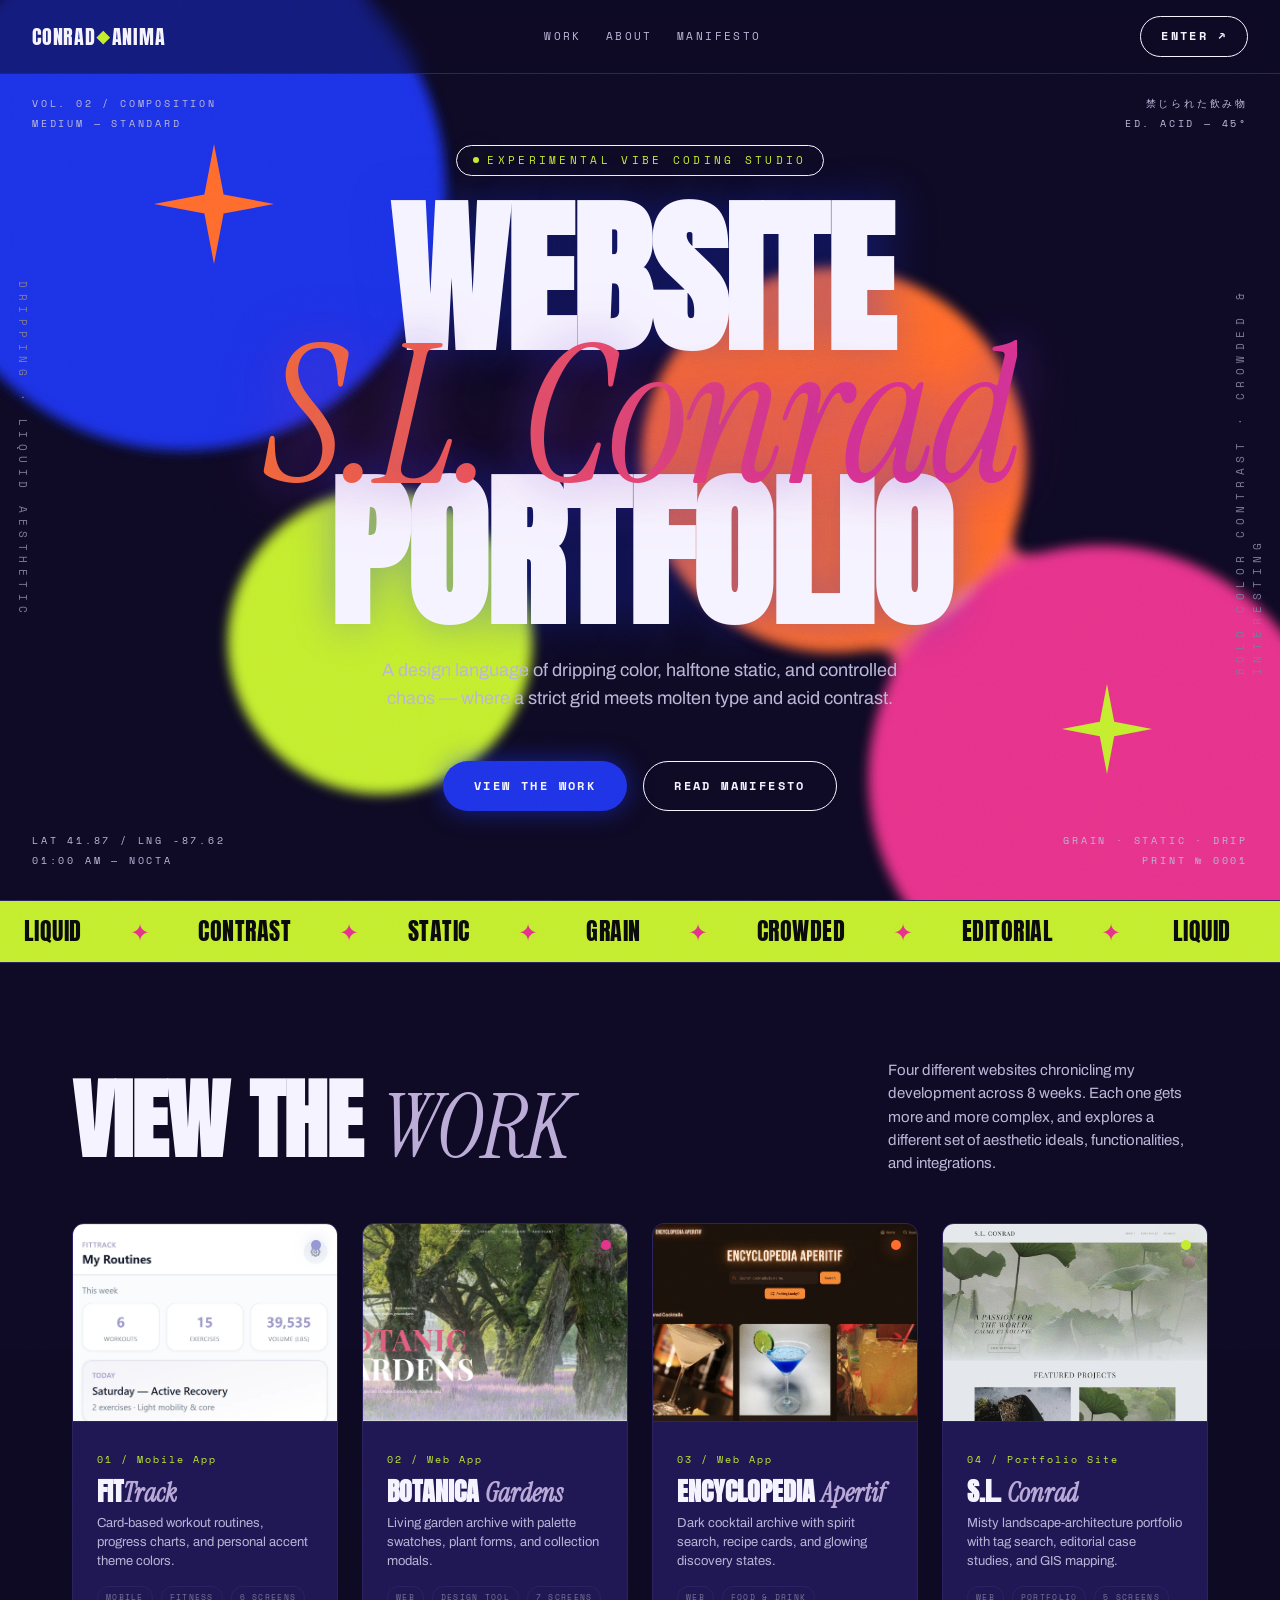
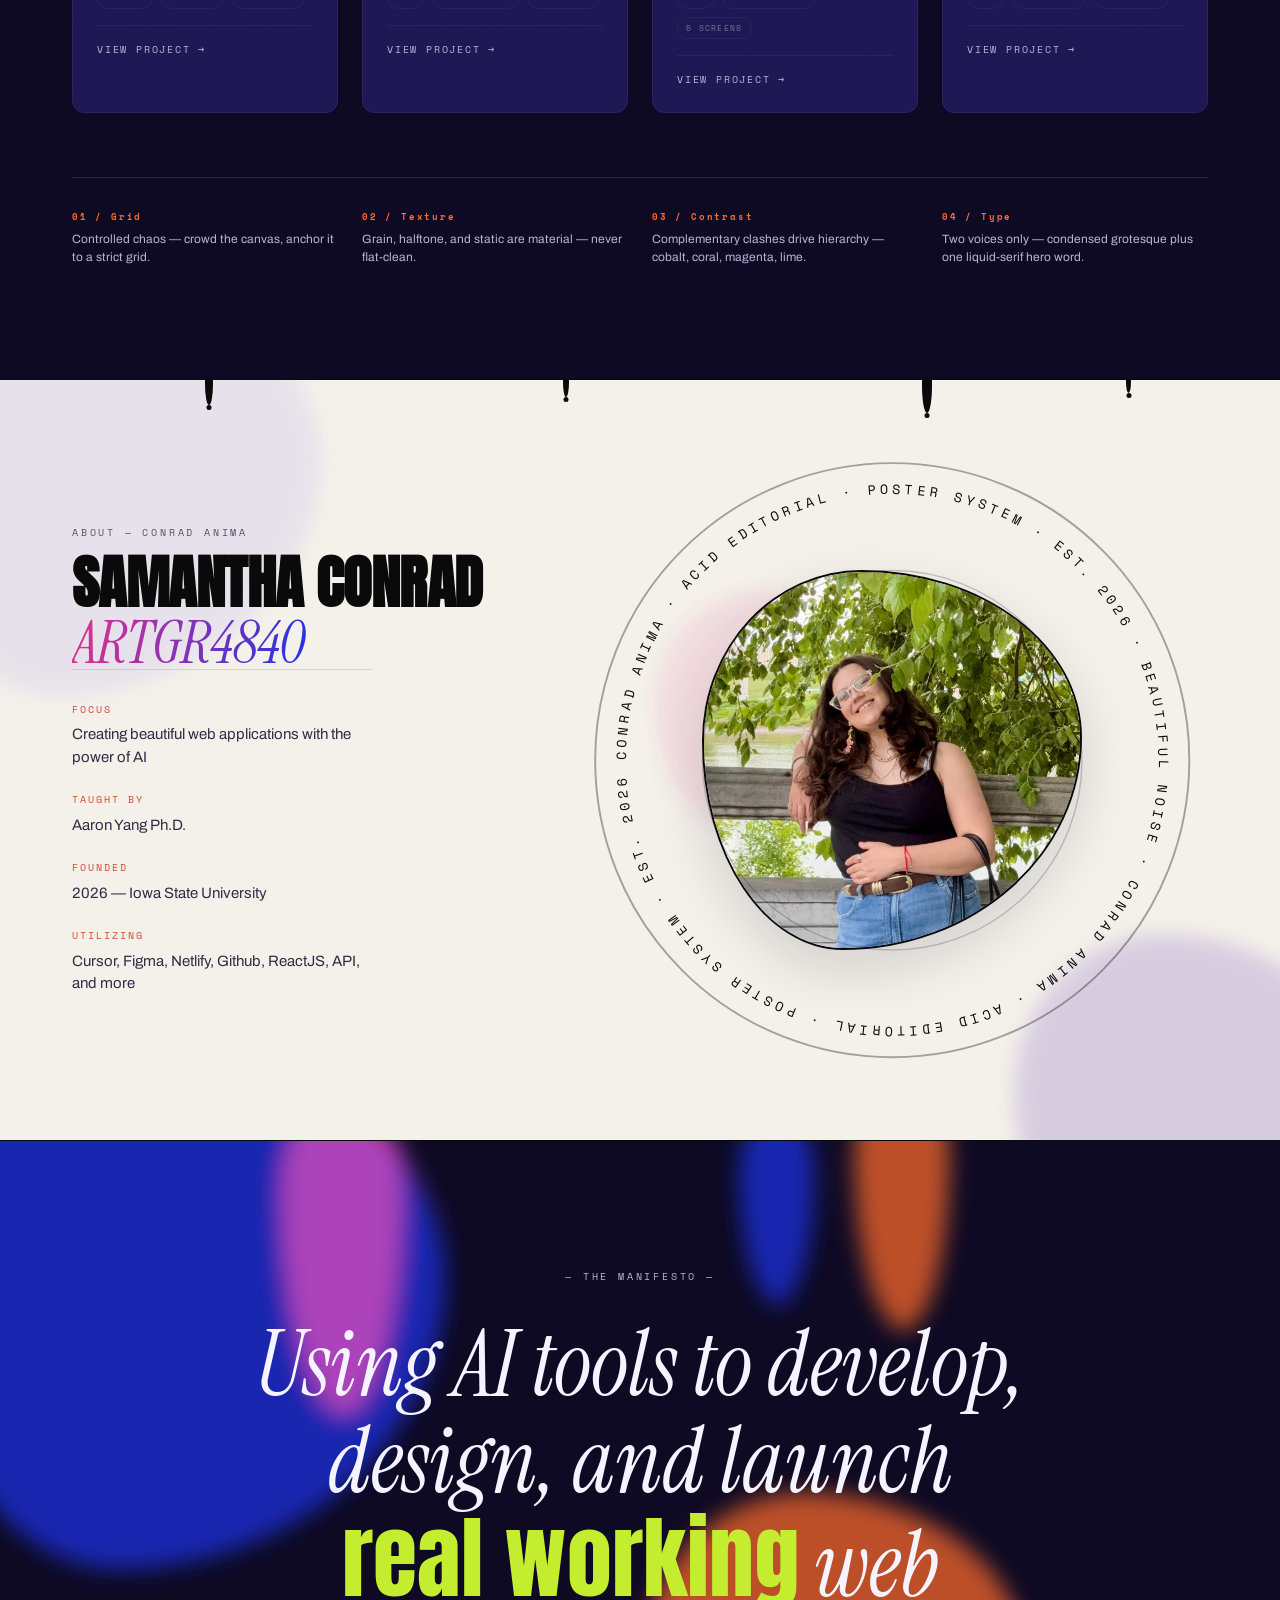
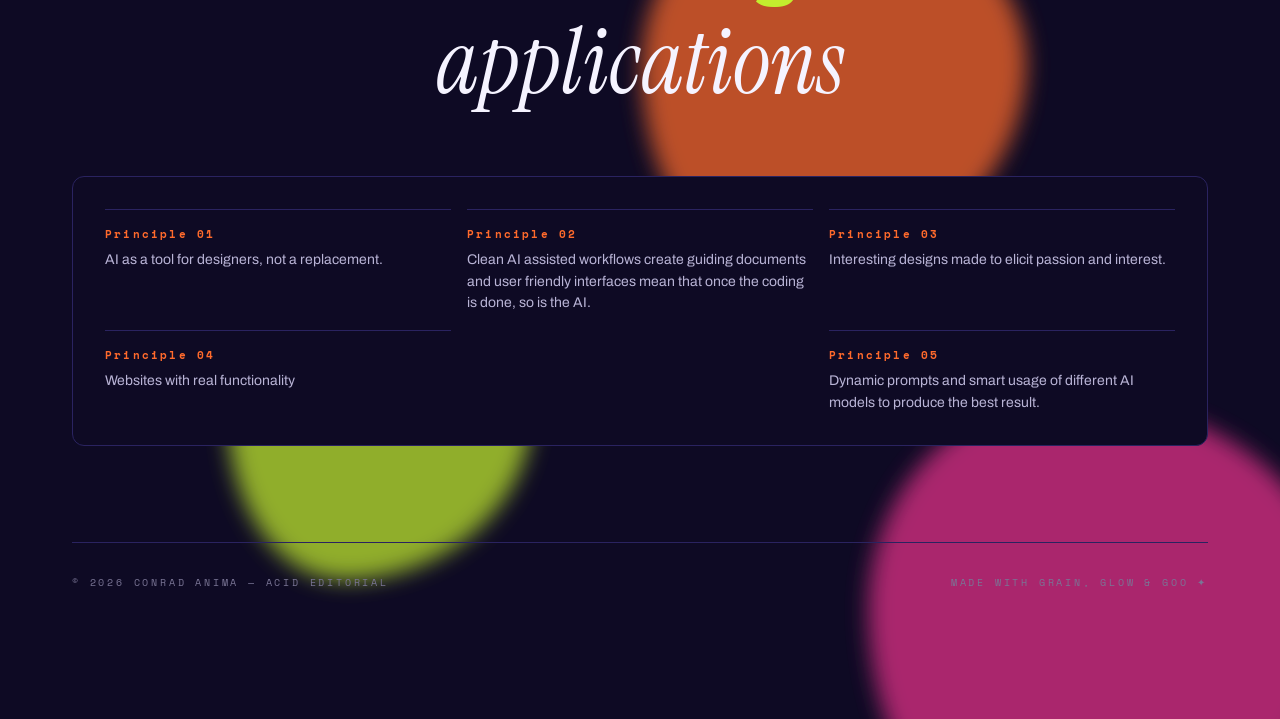
==== commit 9e6046ac: "website name update" ====
--- a/index.html
+++ b/index.html
@@ -3,7 +3,7 @@
 <head>
 <meta charset="UTF-8" />
 <meta name="viewport" content="width=device-width, initial-scale=1.0" />
-<title>MORS ANIMA — Acid Editorial Poster System</title>
+<title>CONRAD ANIMA — Acid Editorial Poster System</title>
 <link rel="preconnect" href="https://fonts.googleapis.com" />
 <link rel="preconnect" href="https://fonts.gstatic.com" crossorigin />
 <link href="https://fonts.googleapis.com/css2?family=Anton&family=Archivo:wght@400;500;600;700;900&family=Instrument+Serif:ital@0;1&family=Space+Mono:wght@400;700&display=swap" rel="stylesheet" />
@@ -548,7 +548,7 @@
   </svg>
 
   <nav>
-    <div class="brand">MORS<span>◆</span>ANIMA</div>
+    <div class="brand">CONRAD<span>◆</span>ANIMA</div>
     <div class="nav-links">
       <a href="#work">Work</a>
       <a href="#about">About</a>
@@ -598,7 +598,7 @@
       <span class="kicker">Experimental Vibe Coding Studio</span>
       <h1>
         Website
-        <span class="liquid">Mors Anima</span>
+        <span class="liquid">S.L. Conrad</span>
         Portfolio
       </h1>
       <p class="lede">
@@ -723,7 +723,7 @@
     </div>
     <div class="wrap about-split">
       <div class="about-copy">
-        <div class="label">About — Mors Anima</div>
+        <div class="label">About — Conrad Anima</div>
         <h2>
           <span class="h2-line">Samantha Conrad</span>
           <span class="h2-line"><em>ARTGR4840</em></span>
@@ -762,7 +762,7 @@
           <circle cx="330" cy="330" r="198" fill="none" stroke="#0A0A0A" stroke-width="1.5" opacity=".2"/>
           <text font-size="14" letter-spacing="4">
             <textPath href="#aboutRingPath" startOffset="0">
-              MORS ANIMA · ACID EDITORIAL · POSTER SYSTEM · EST. 2026 · BEAUTIFUL NOISE · MORS ANIMA · ACID EDITORIAL · POSTER SYSTEM · EST. 2026 ·
+              CONRAD ANIMA · ACID EDITORIAL · POSTER SYSTEM · EST. 2026 · BEAUTIFUL NOISE · CONRAD ANIMA · ACID EDITORIAL · POSTER SYSTEM · EST. 2026 ·
             </textPath>
           </text>
         </svg>
@@ -792,7 +792,7 @@
         <li><b>Principle 05</b>Dynamic prompts and smart usage of different AI models to produce the best result.</li>
       </ul>
       <div class="site-footer">
-        <span class="label">© 2026 Mors Anima — Acid Editorial</span>
+        <span class="label">© 2026 Conrad Anima — Acid Editorial</span>
         <span class="label">Made with grain, glow &amp; goo ✦</span>
       </div>
     </div>
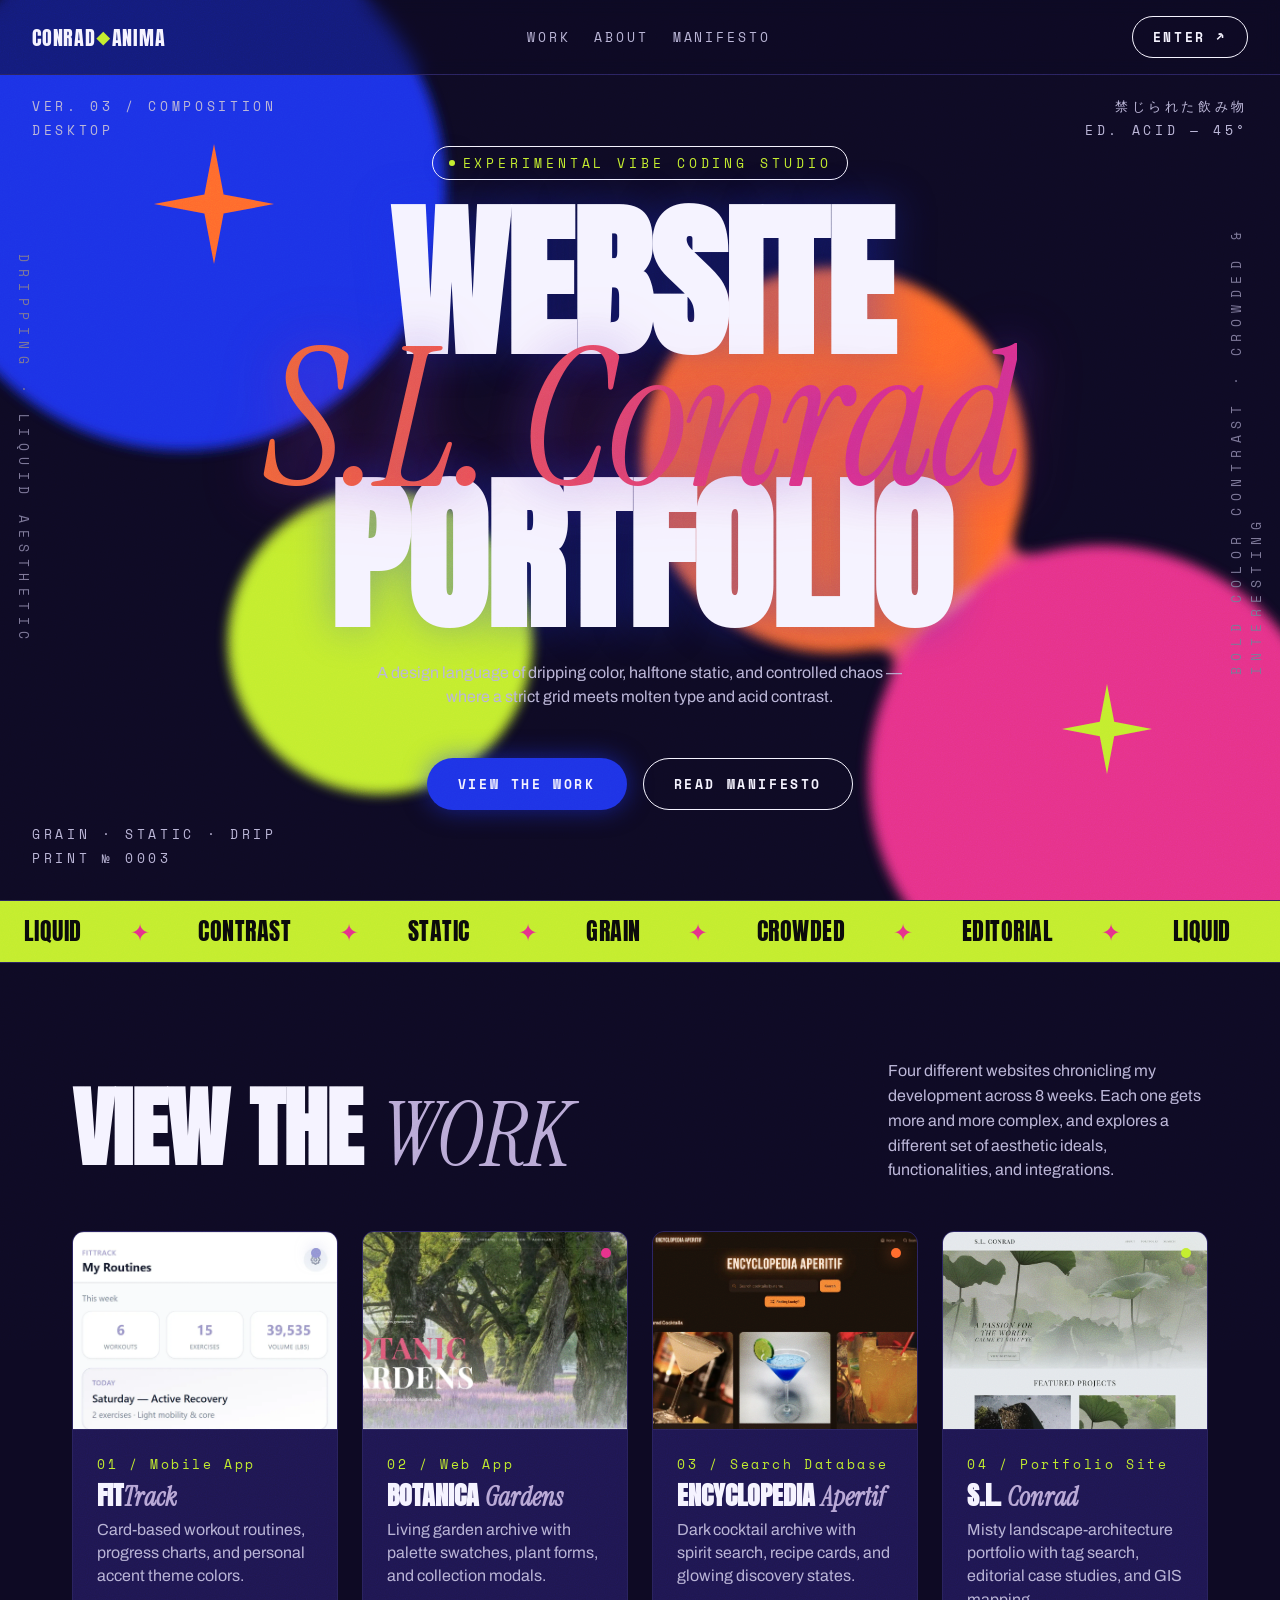
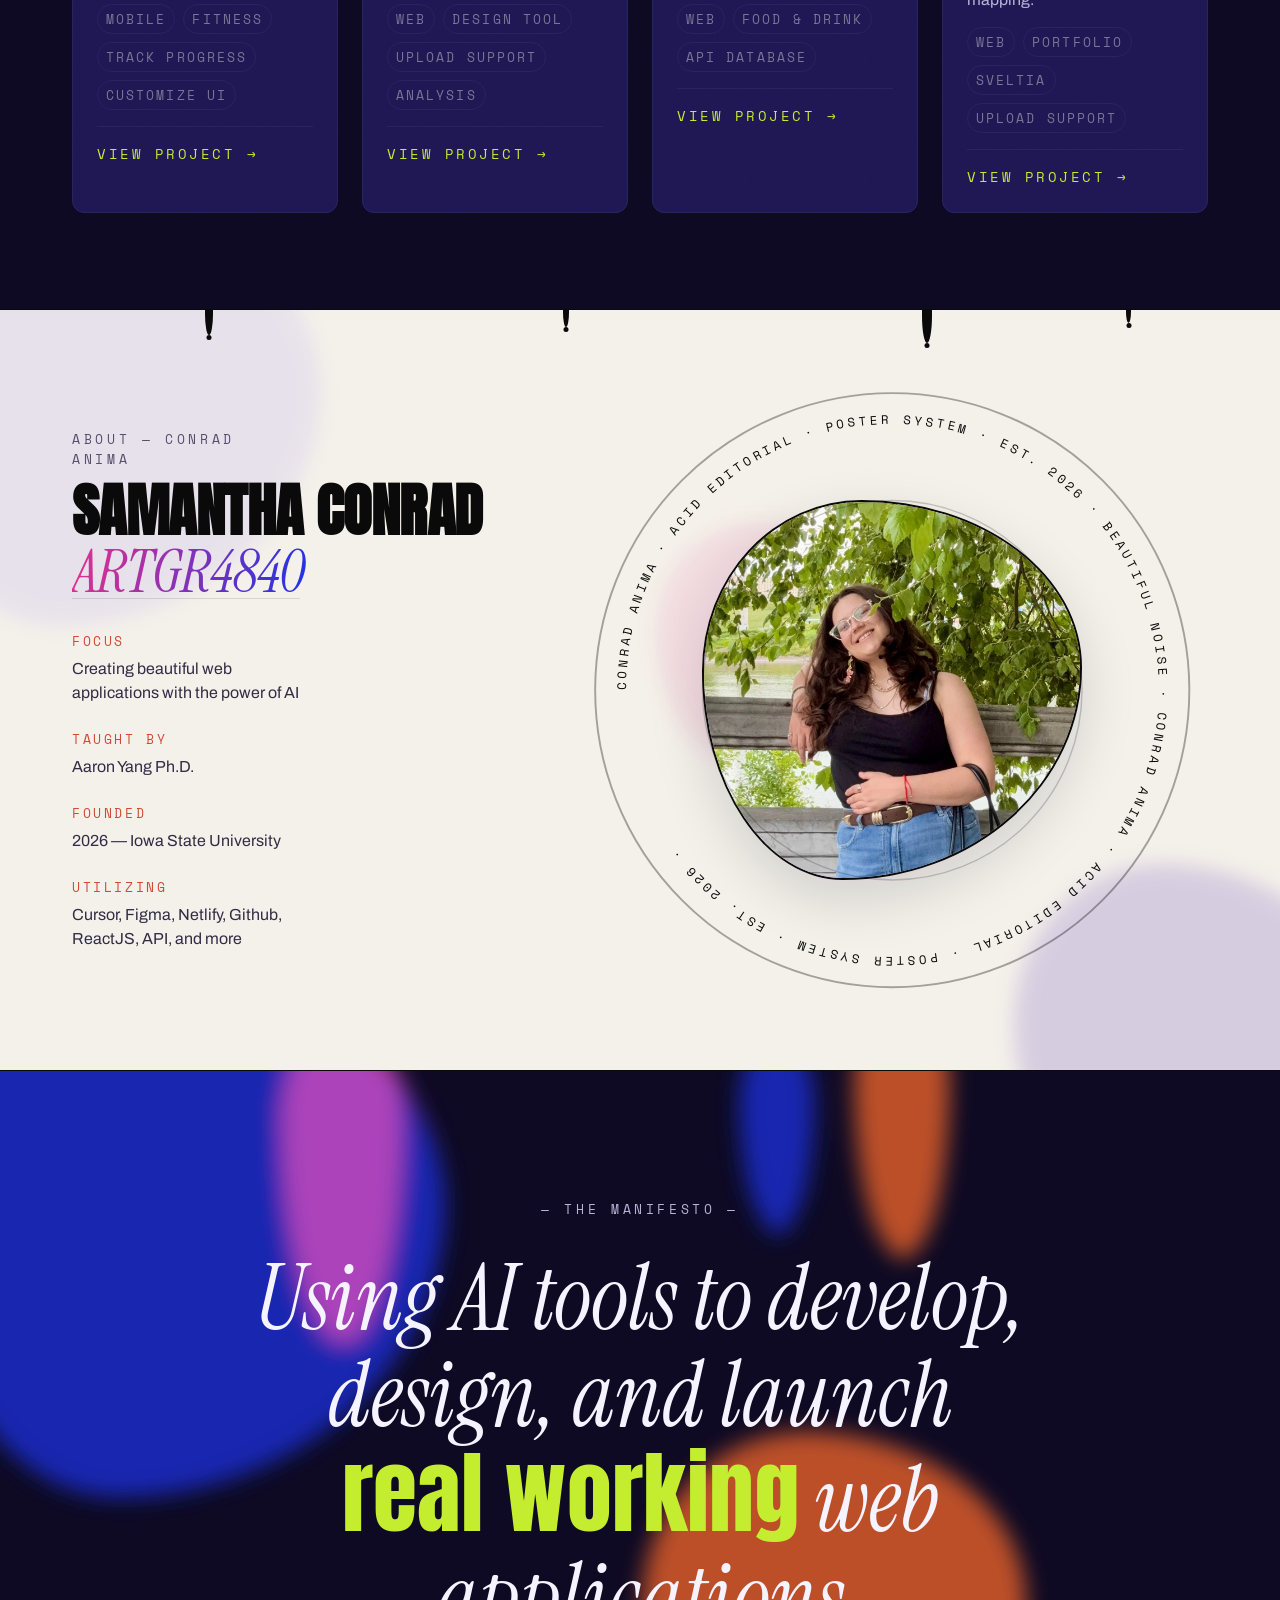
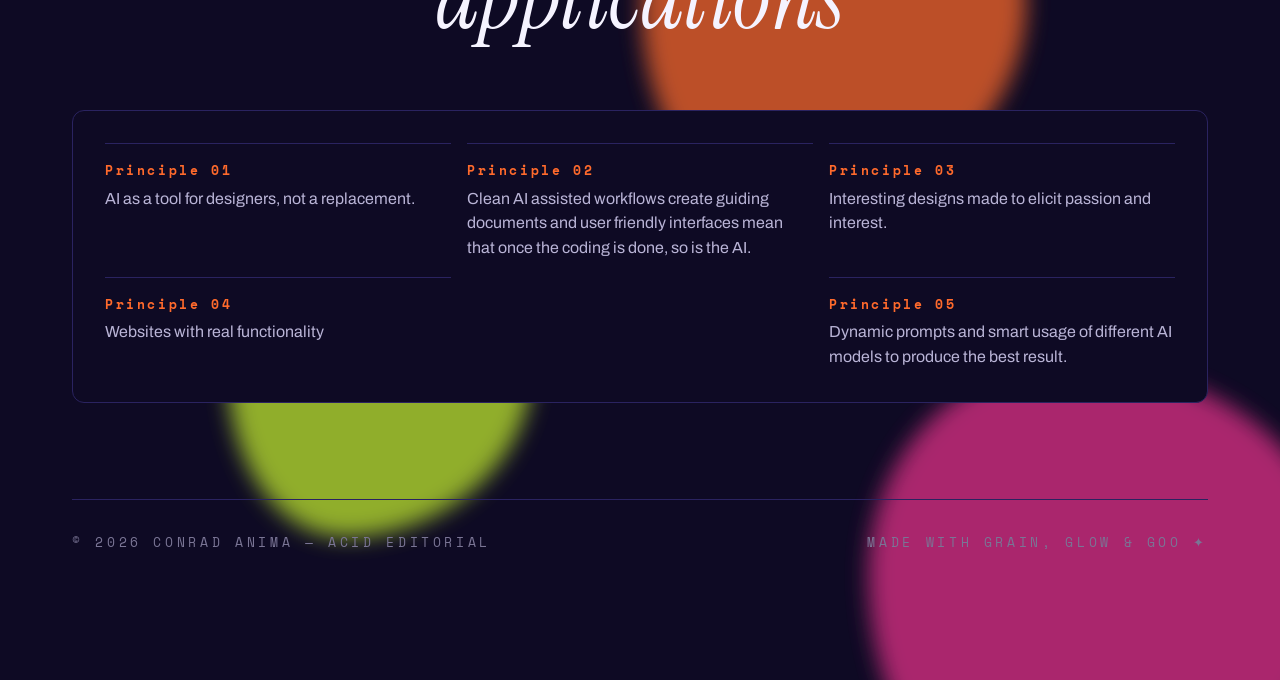
==== commit f52753ee: "professor advice update" ====
--- a/index.html
+++ b/index.html
@@ -48,6 +48,10 @@
     --f-cond: "Anton", "Archivo", sans-serif;
     --f-ui: "Archivo", system-ui, sans-serif;
     --f-mono: "Space Mono", ui-monospace, monospace;
+
+    --text-min: 13px;
+    --text-desc: 16px;
+    --text-tag: 13px;
   }
 
   * { margin: 0; padding: 0; box-sizing: border-box; }
@@ -56,6 +60,7 @@
     background: var(--bg);
     color: var(--text);
     font-family: var(--f-ui);
+    font-size: var(--text-min);
     line-height: 1.55;
     overflow-x: hidden;
     -webkit-font-smoothing: antialiased;
@@ -80,7 +85,7 @@
   /* micro-label */
   .label {
     font-family: var(--f-mono);
-    font-size: 10px; letter-spacing: .28em;
+    font-size: var(--text-tag); letter-spacing: .28em;
     text-transform: uppercase; color: var(--text-2);
   }
 
@@ -99,7 +104,7 @@
   .brand span { color: var(--highlight); }
   .nav-links { display: flex; gap: var(--sp-6); }
   .nav-links a {
-    font-family: var(--f-mono); font-size: 11px; letter-spacing: .22em;
+    font-family: var(--f-mono); font-size: var(--text-tag); letter-spacing: .22em;
     text-transform: uppercase; color: var(--text-2); text-decoration: none;
     transition: color var(--fast) var(--ease);
   }
@@ -146,7 +151,7 @@
   .hero-inner { position: relative; z-index: 3; text-align: center; max-width: 900px; }
   .kicker {
     display: inline-flex; align-items: center; gap: var(--sp-2);
-    font-family: var(--f-mono); font-size: 11px; letter-spacing: .3em;
+    font-family: var(--f-mono); font-size: var(--text-tag); letter-spacing: .3em;
     text-transform: uppercase; color: var(--highlight);
     border: 1px solid var(--border-strong); border-radius: var(--r-full);
     padding: 6px 16px; margin-bottom: var(--sp-8);
@@ -171,12 +176,12 @@
   }
   .hero p.lede {
     max-width: 560px; margin: var(--sp-8) auto var(--sp-12);
-    color: var(--text-2); font-size: 18px;
+    color: var(--text-2); font-size: var(--text-desc);
   }
   .cta-row { display: flex; gap: var(--sp-4); justify-content: center; flex-wrap: wrap; }
 
   .btn {
-    font-family: var(--f-mono); font-size: 12px; letter-spacing: .2em;
+    font-family: var(--f-mono); font-size: var(--text-min); letter-spacing: .2em;
     text-transform: uppercase; font-weight: 700;
     padding: 15px 30px; border-radius: var(--r-full);
     border: 1px solid transparent; cursor: pointer; text-decoration: none;
@@ -203,7 +208,7 @@
   .vtext {
     position: absolute; z-index: 4; top: 50%;
     writing-mode: vertical-rl; transform: translateY(-50%);
-    font-family: var(--f-mono); font-size: 11px; letter-spacing: .5em;
+    font-family: var(--f-mono); font-size: var(--text-min); letter-spacing: .5em;
     text-transform: uppercase; color: var(--text-muted);
   }
   .vtext.left { left: 14px; }
@@ -233,7 +238,7 @@
     line-height: 1.05; text-transform: uppercase; letter-spacing: -.01em; max-width: 12ch;
   }
   .sec-head h2 em { font-family: var(--f-display); font-weight: 400; color: var(--lavender); }
-  .sec-head .aside { max-width: 320px; color: var(--text-2); font-size: 15px; }
+  .sec-head .aside { max-width: 320px; color: var(--text-2); font-size: var(--text-desc); }
 
   /* ============ WORK / PRODUCT CARDS ============ */
   #work {
@@ -264,7 +269,7 @@
     mix-blend-mode: overlay;
   }
   .work-card:hover { transform: translateY(-6px); box-shadow: var(--glow); border-color: var(--primary); }
-  .work-card:hover .work-arrow { color: var(--highlight); transform: translateX(4px); }
+  .work-card:hover .work-arrow { transform: translateX(4px); }
 
   .work-thumb {
     position: relative; aspect-ratio: 4/3; overflow: hidden;
@@ -277,7 +282,7 @@
   }
 
   .work-body { padding: var(--sp-6); position: relative; z-index: 3; }
-  .work-num { font-family: var(--f-mono); font-size: 10px; letter-spacing: .2em; color: var(--highlight); }
+  .work-num { font-family: var(--f-mono); font-size: var(--text-min); letter-spacing: .2em; color: var(--highlight); }
   .work-card h3 {
     font-family: var(--f-cond); font-size: 26px; text-transform: uppercase;
     margin: var(--sp-2) 0 var(--sp-2); line-height: .95;
@@ -285,12 +290,12 @@
   .work-card h3 em {
     font-family: var(--f-display); font-style: italic; text-transform: none; color: var(--lavender);
   }
-  .work-card p { color: var(--text-2); font-size: 13px; line-height: 1.45; }
+  .work-card p { color: var(--text-2); font-size: var(--text-desc); line-height: 1.45; }
   .work-meta {
     display: flex; flex-wrap: wrap; gap: var(--sp-2); margin-top: var(--sp-4);
   }
   .work-meta span {
-    font-family: var(--f-mono); font-size: 8px; letter-spacing: .16em;
+    font-family: var(--f-mono); font-size: var(--text-tag); letter-spacing: .16em;
     text-transform: uppercase; padding: 4px 8px;
     border: 1px solid var(--border); border-radius: var(--r-full); color: var(--text-muted);
   }
@@ -299,9 +304,9 @@
     margin-top: var(--sp-4); padding-top: var(--sp-4); border-top: 1px solid var(--border);
   }
   .work-arrow {
-    font-family: var(--f-mono); font-size: 10px; letter-spacing: .18em;
-    text-transform: uppercase; color: var(--text-2);
-    transition: color var(--fast) var(--ease), transform var(--medium) var(--ease);
+    font-family: var(--f-mono); font-size: 14px; letter-spacing: .18em;
+    text-transform: uppercase; color: var(--highlight);
+    transition: transform var(--medium) var(--ease);
   }
 
   .work-card--soon {
@@ -314,23 +319,6 @@
   }
   .work-card--soon .work-thumb-placeholder {
     font-family: var(--f-display); font-style: italic; font-size: 48px; color: var(--text-muted);
-  }
-
-  .work-principles {
-    display: grid; grid-template-columns: repeat(4, 1fr); gap: var(--sp-6);
-    margin-top: var(--sp-16); padding-top: var(--sp-8);
-    padding-bottom: var(--sp-2);
-    border-top: 1px solid var(--border);
-  }
-  @media (max-width: 900px) { .work-principles { grid-template-columns: repeat(2, 1fr); } }
-  @media (max-width: 560px) { .work-principles { grid-template-columns: 1fr; } }
-  .work-principles li {
-    list-style: none; font-size: 12px; color: var(--text-2); line-height: 1.55;
-    padding-bottom: var(--sp-2);
-  }
-  .work-principles li b {
-    display: block; font-family: var(--f-mono); font-size: 9px;
-    letter-spacing: .2em; color: var(--accent); margin-bottom: 6px;
   }
 
   /* ============ ABOUT (CREAM) SECTION ============ */
@@ -395,7 +383,7 @@
     align-self: center;
   }
   .about-copy .label {
-    font-size: 10px; letter-spacing: .28em; color: #55506a;
+    font-size: var(--text-tag); letter-spacing: .28em; color: #55506a;
   }
   .about-copy h2 {
     font-family: var(--f-cond); text-transform: uppercase;
@@ -420,10 +408,10 @@
     border-top: 1px solid rgba(10, 10, 10, .12);
   }
   .about-copy .about-details dt {
-    font-size: 10px; letter-spacing: .2em; color: var(--signal); margin-bottom: 6px;
+    font-size: var(--text-tag); letter-spacing: .2em; color: var(--signal); margin-bottom: 6px;
   }
   .about-copy .about-details dd {
-    font-size: 15px; color: #322d45; line-height: 1.5;
+    font-size: var(--text-desc); color: #322d45; line-height: 1.5;
   }
 
   .about-details {
@@ -459,7 +447,7 @@
   }
   .about-ring text {
     font-family: "Space Mono", ui-monospace, monospace;
-    font-size: 14px; letter-spacing: .32em; fill: var(--ink);
+    font-size: var(--text-min); letter-spacing: .32em; fill: var(--ink);
     text-transform: uppercase;
   }
 
@@ -515,9 +503,9 @@
   }
   .principles li {
     list-style: none; border-top: 1px solid var(--border); padding-top: var(--sp-4);
-    font-size: 14px; color: var(--text-2);
-  }
-  .principles li b { display: block; font-family: var(--f-mono); font-size: 11px; letter-spacing: .2em; color: var(--accent); margin-bottom: 6px; }
+    font-size: var(--text-desc); color: var(--text-2);
+  }
+  .principles li b { display: block; font-family: var(--f-mono); font-size: var(--text-tag); letter-spacing: .2em; color: var(--accent); margin-bottom: 6px; }
 
   .site-footer {
     position: relative; z-index: 2;
@@ -575,20 +563,16 @@
 
     <!-- margin micro-labels -->
     <div class="corner tl">
-      <div class="label">Vol. 02 / Composition</div>
-      <div class="label">Medium — Standard</div>
+      <div class="label">Ver. 03 / Composition</div>
+      <div class="label" id="platform-label">Desktop</div>
     </div>
     <div class="corner tr">
       <div class="label">禁じられた飲み物</div>
       <div class="label">Ed. Acid — 45°</div>
     </div>
     <div class="corner bl">
-      <div class="label">Lat 41.87 / Lng -87.62</div>
-      <div class="label">01:00 AM — Nocta</div>
-    </div>
-    <div class="corner br">
       <div class="label">Grain · Static · Drip</div>
-      <div class="label">Print № 0001</div>
+      <div class="label">Print № 0003</div>
     </div>
 
     <div class="vtext left">Dripping · Liquid Aesthetic</div>
@@ -637,7 +621,7 @@
           <h3>Fit<em>Track</em></h3>
           <p>Card-based workout routines, progress charts, and personal accent theme colors.</p>
           <div class="work-meta">
-            <span>Mobile</span><span>Fitness</span><span>6 Screens</span>
+            <span>Mobile</span><span>Fitness</span><span>Track Progress</span><span>Customize UI</span>
           </div>
           <div class="work-foot">
             <span class="work-arrow">View project →</span>
@@ -655,7 +639,7 @@
           <h3>Botanica <em>Gardens</em></h3>
           <p>Living garden archive with palette swatches, plant forms, and collection modals.</p>
           <div class="work-meta">
-            <span>Web</span><span>Design Tool</span><span>7 Screens</span>
+            <span>Web</span><span>Design Tool</span><span>Upload Support</span><span>Analysis</span>
           </div>
           <div class="work-foot">
             <span class="work-arrow">View project →</span>
@@ -669,11 +653,11 @@
           <img src="Assets/Encyclopedia%20Apertif/Apertif_Home.webp" alt="Encyclopedia Apertif home screen preview" />
         </div>
         <div class="work-body">
-          <span class="work-num">03 / Web App</span>
+          <span class="work-num">03 / Search Database</span>
           <h3>Encyclopedia <em>Apertif</em></h3>
           <p>Dark cocktail archive with spirit search, recipe cards, and glowing discovery states.</p>
           <div class="work-meta">
-            <span>Web</span><span>Food &amp; Drink</span><span>5 Screens</span>
+            <span>Web</span><span>Food &amp; Drink</span><span>API Database</span>
           </div>
           <div class="work-foot">
             <span class="work-arrow">View project →</span>
@@ -691,7 +675,7 @@
           <h3>S.L. <em>Conrad</em></h3>
           <p>Misty landscape-architecture portfolio with tag search, editorial case studies, and GIS mapping.</p>
           <div class="work-meta">
-            <span>Web</span><span>Portfolio</span><span>5 Screens</span>
+            <span>Web</span><span>Portfolio</span><span>Sveltia</span><span>Upload Support</span>
           </div>
           <div class="work-foot">
             <span class="work-arrow">View project →</span>
@@ -700,12 +684,6 @@
       </a>
     </div>
 
-    <ul class="work-principles">
-      <li><b>01 / Grid</b>Controlled chaos — crowd the canvas, anchor it to a strict grid.</li>
-      <li><b>02 / Texture</b>Grain, halftone, and static are material — never flat-clean.</li>
-      <li><b>03 / Contrast</b>Complementary clashes drive hierarchy — cobalt, coral, magenta, lime.</li>
-      <li><b>04 / Type</b>Two voices only — condensed grotesque plus one liquid-serif hero word.</li>
-    </ul>
   </section>
 
   <!-- ============ ABOUT ============ -->
@@ -760,7 +738,7 @@
           </defs>
           <circle cx="330" cy="330" r="310" fill="none" stroke="#0A0A0A" stroke-width="2" opacity=".35"/>
           <circle cx="330" cy="330" r="198" fill="none" stroke="#0A0A0A" stroke-width="1.5" opacity=".2"/>
-          <text font-size="14" letter-spacing="4">
+          <text font-size="13" letter-spacing="4">
             <textPath href="#aboutRingPath" startOffset="0">
               CONRAD ANIMA · ACID EDITORIAL · POSTER SYSTEM · EST. 2026 · BEAUTIFUL NOISE · CONRAD ANIMA · ACID EDITORIAL · POSTER SYSTEM · EST. 2026 ·
             </textPath>
@@ -797,5 +775,15 @@
       </div>
     </div>
   </section>
+  <script>
+    (function () {
+      const label = document.getElementById('platform-label');
+      if (!label) return;
+      const mq = window.matchMedia('(max-width: 768px)');
+      const update = () => { label.textContent = mq.matches ? 'Mobile' : 'Desktop'; };
+      update();
+      mq.addEventListener('change', update);
+    })();
+  </script>
 </body>
 </html>
